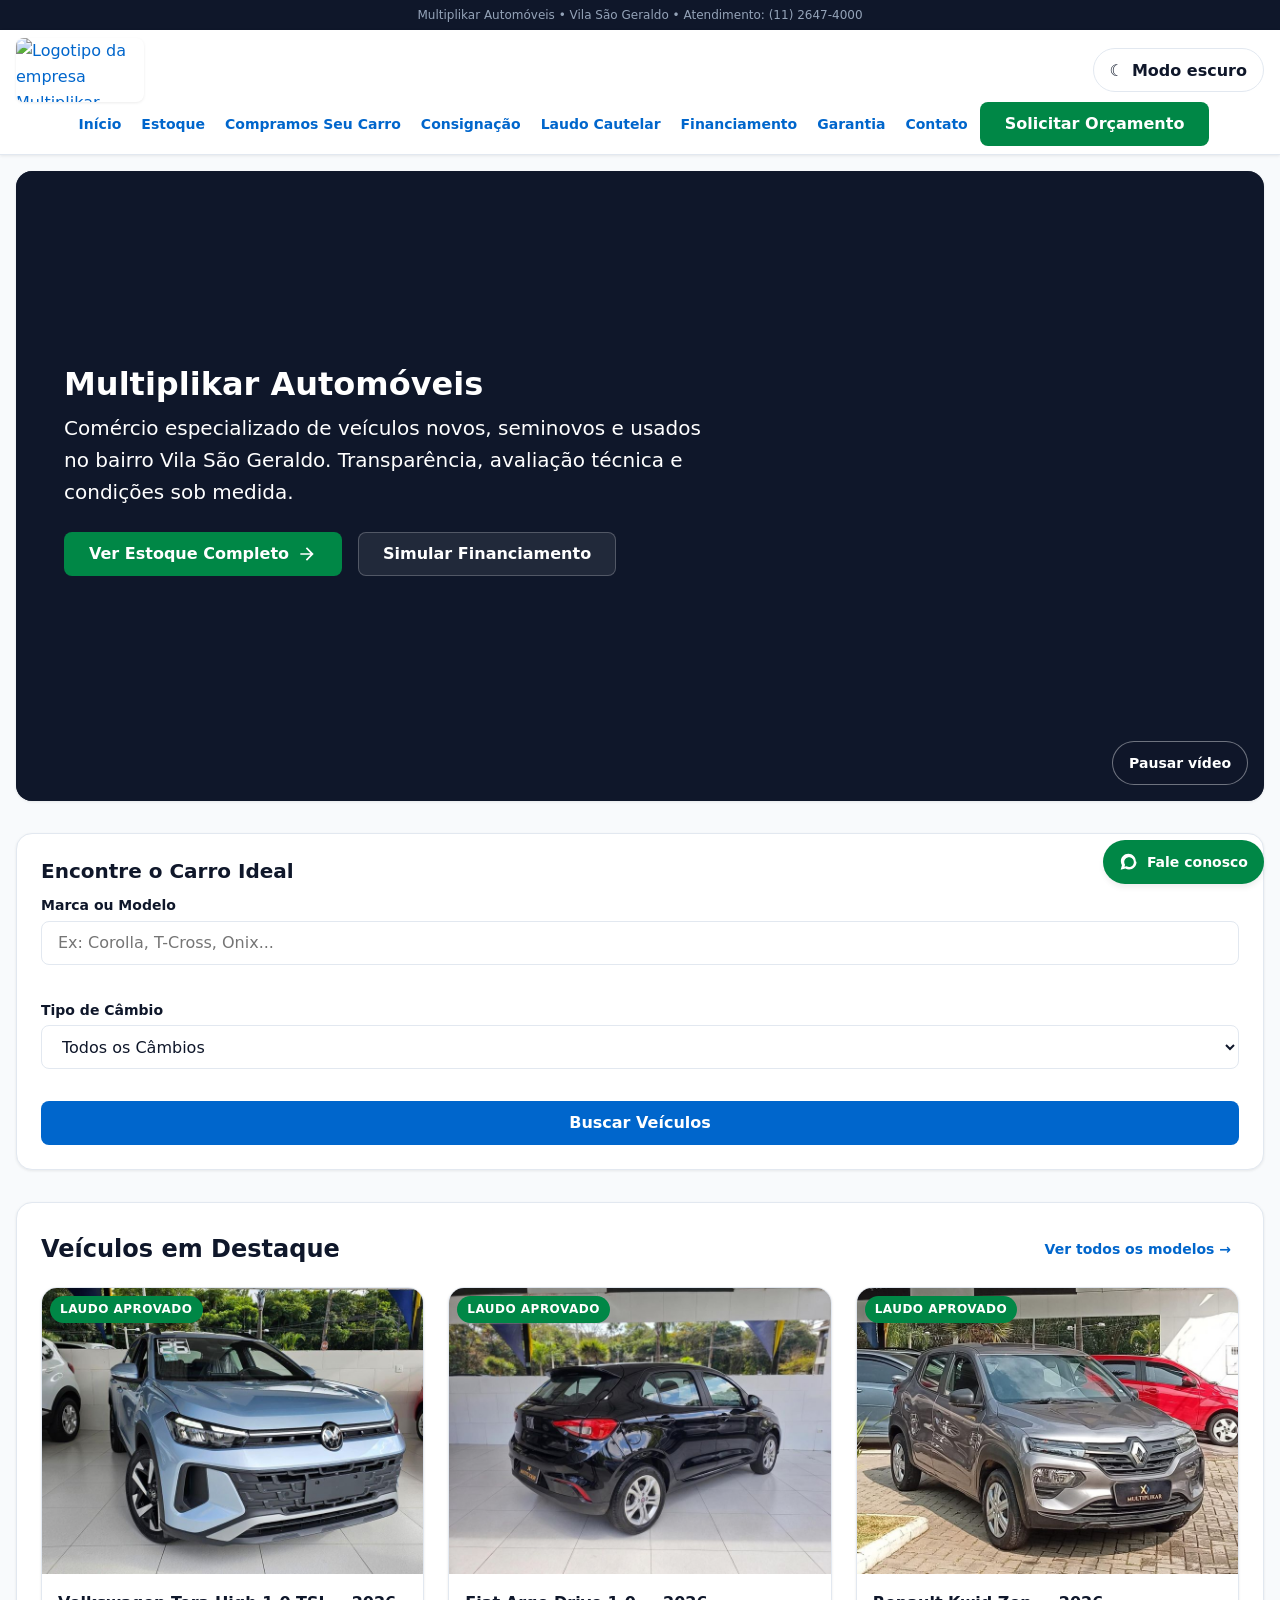
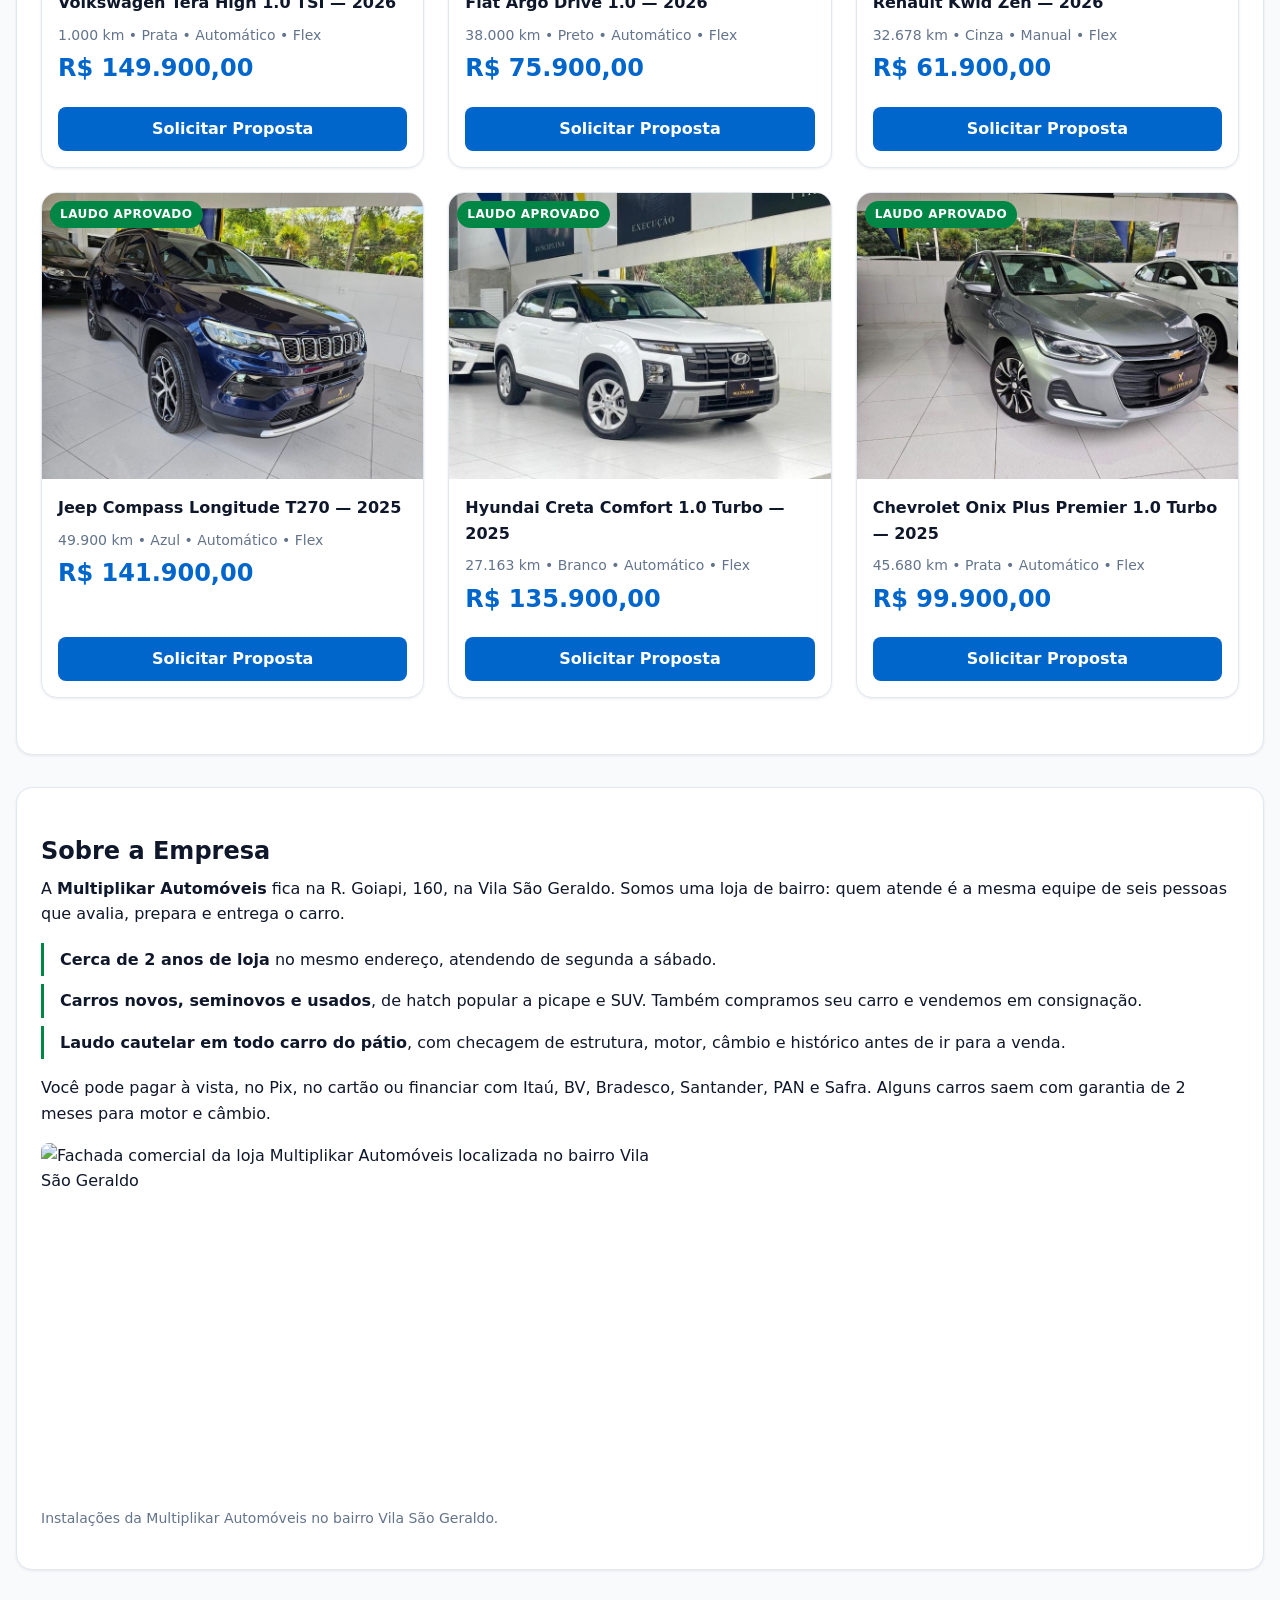
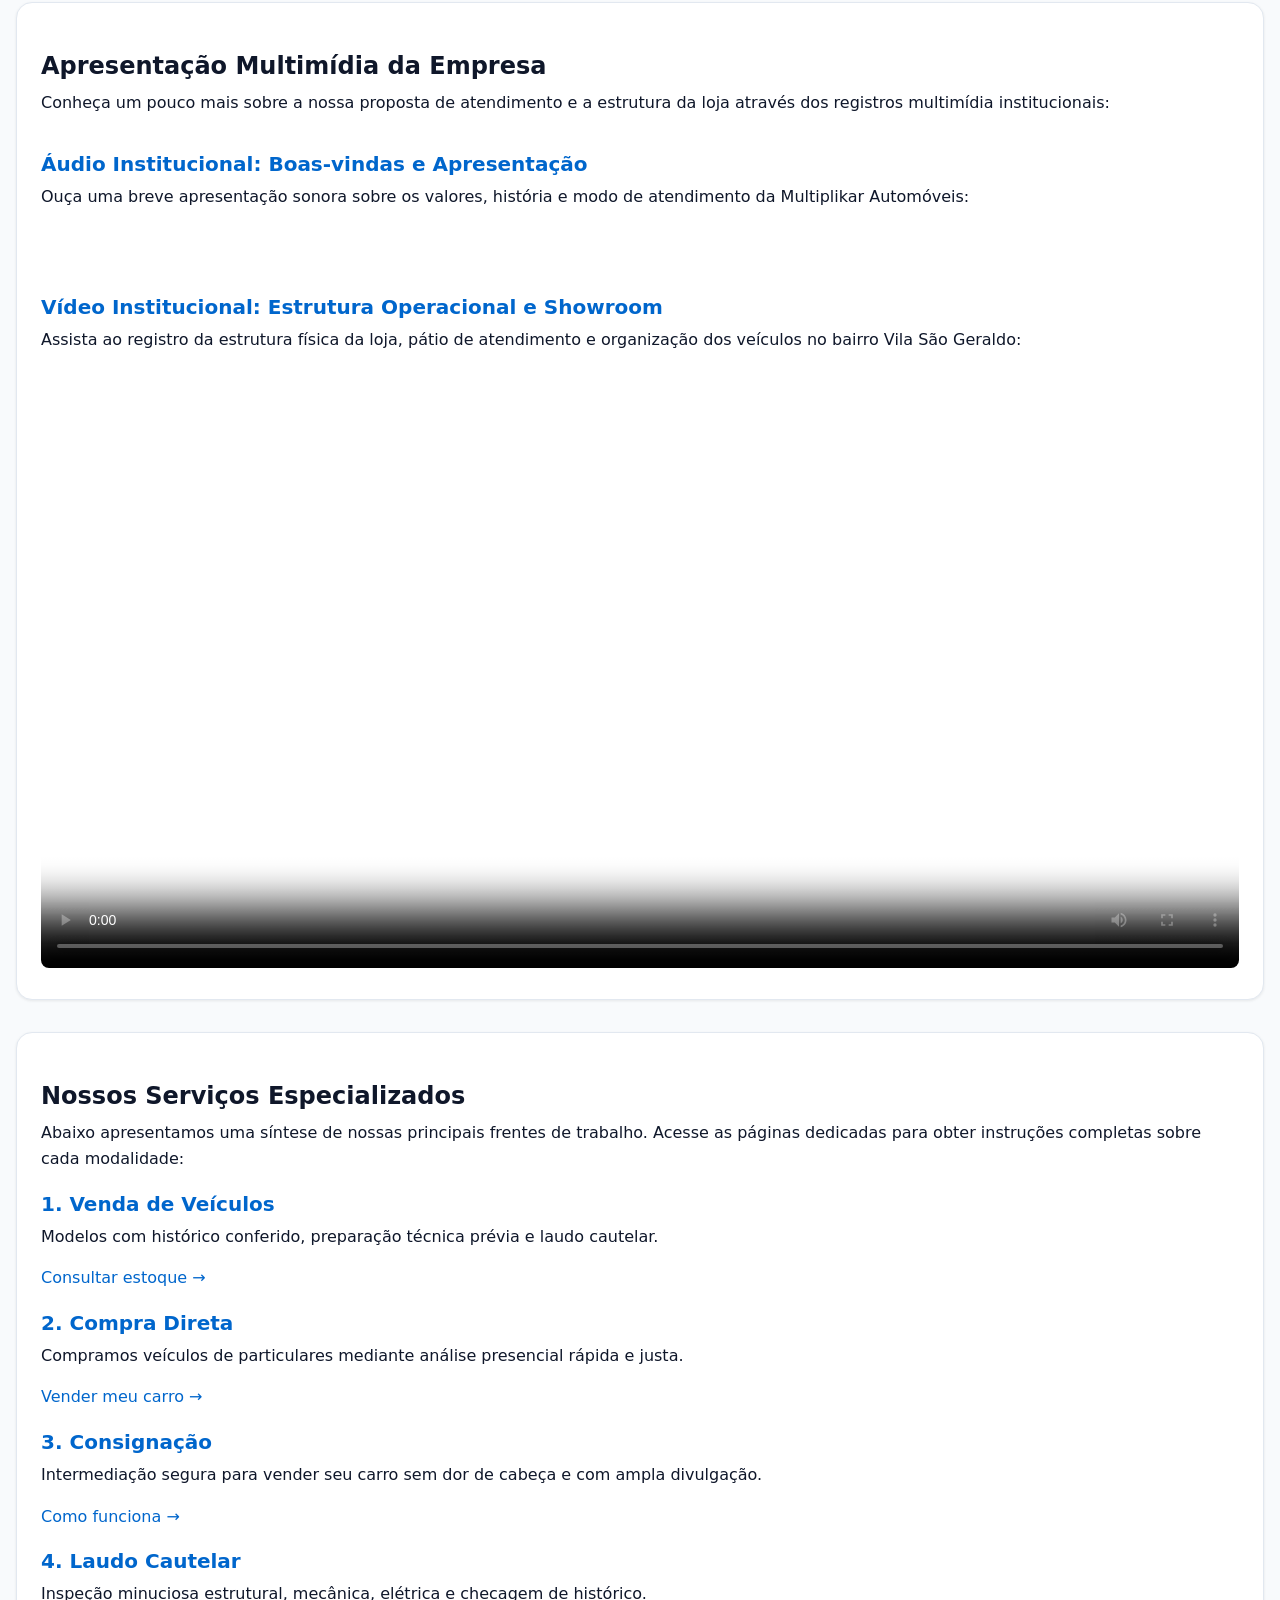
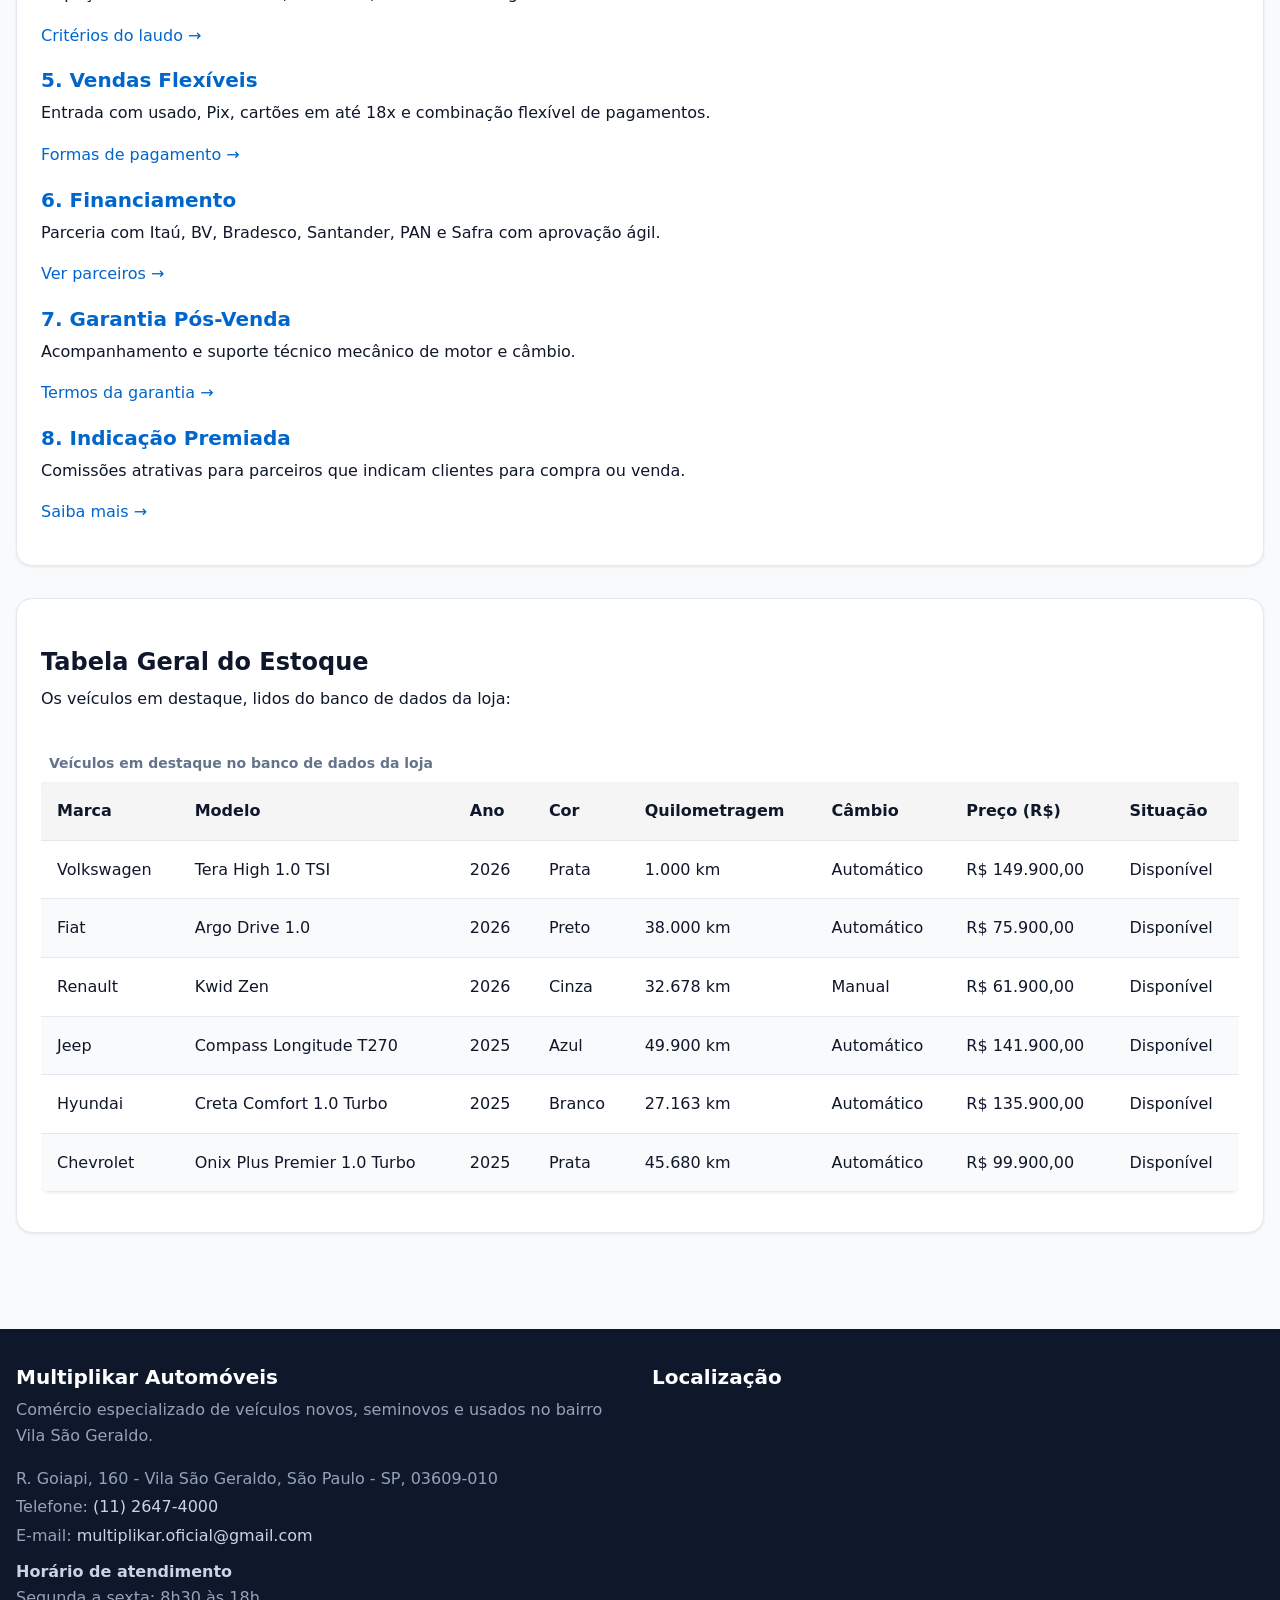
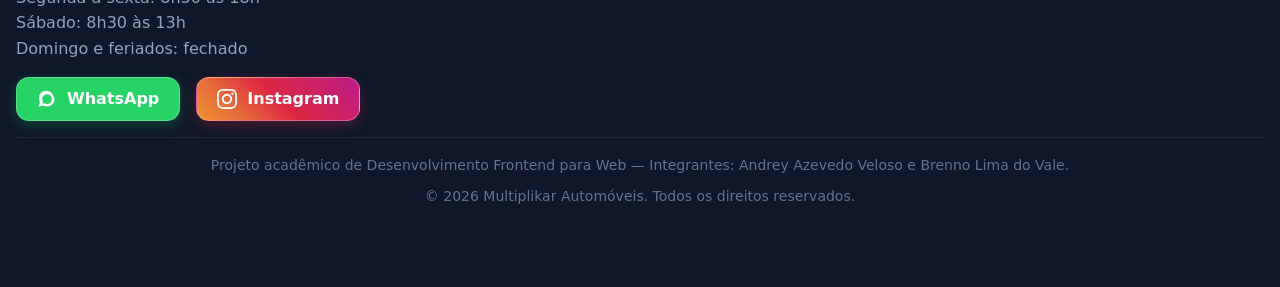
==== index.html @ 4855dfc5 "Conclui Entrega 2 com interface responsiva e documentacao" ====
<!DOCTYPE html>
<html lang="pt-BR">
<head>
  <meta charset="UTF-8">
  <meta name="viewport" content="width=device-width, initial-scale=1.0">
  <title>Multiplikar Automóveis — Veículos Novos, Seminovos e Usados</title>
  <link rel="stylesheet" href="assets/css/design-system.css">
</head>
<body>

  <!-- BARRA DE TOPO INSTITUCIONAL -->
  <div class="cabecalho-barra-topo">
    <span>Multiplikar Automóveis &bull; Vila São Geraldo &bull; Atendimento: (11) 2647-4000</span>
  </div>

  <!-- CABEÇALHO COM NAVEGAÇÃO STICKY E MOBILE-FIRST -->
  <header class="cabecalho-site">
    <div class="cabecalho-conteiner">
      <a href="index.html" class="marca-link">
        <img src="assets/img/logo-loja.jpg" alt="Logotipo da empresa Multiplikar Automóveis" class="marca-logo-img" width="200" height="100">
      </a>

      <button type="button" class="controle-tema" data-controle-tema aria-label="Ativar tema escuro" aria-pressed="false"><span aria-hidden="true">&#9790;</span><span data-rotulo-tema>Modo escuro</span></button>

      <!-- Controle acessível da navegação móvel -->
      <button type="button" class="menu-toggle-label" data-menu-toggle aria-label="Abrir menu principal" aria-expanded="false" aria-controls="menu-principal">
        <svg class="icone-svg" viewBox="0 0 24 24" aria-hidden="true">
          <path d="M3 18h18v-2H3v2zm0-5h18v-2H3v2zm0-7v2h18V6H3z"/>
        </svg>
      </button>

      <!-- Navegação Principal -->
      <nav id="menu-principal" class="navegacao-principal" aria-label="Navegação principal">
        <ul class="lista-nav">
          <li class="item-nav"><a href="index.html" class="link-nav">Início</a></li>
          <li class="item-nav">
            <a href="pages/estoque.html" class="link-nav">Estoque</a>
            <ul class="submenu-nav" aria-label="Submenu Estoque">
              <li><a href="pages/estoque.html" class="link-nav">Todos os Veículos</a></li>
              <li><a href="pages/vendas.html" class="link-nav">Vendas e Pagamentos</a></li>
            </ul>
          </li>
          <li class="item-nav"><a href="pages/compra-veiculos.html" class="link-nav">Compramos Seu Carro</a></li>
          <li class="item-nav"><a href="pages/consignacao.html" class="link-nav">Consignação</a></li>
          <li class="item-nav"><a href="pages/avaliacao.html" class="link-nav">Laudo Cautelar</a></li>
          <li class="item-nav"><a href="pages/financiamento.html" class="link-nav">Financiamento</a></li>
          <li class="item-nav"><a href="pages/garantia.html" class="link-nav">Garantia</a></li>
          <li class="item-nav"><a href="pages/contato.html" class="link-nav">Contato</a></li>
          <li class="item-nav">
            <a href="pages/orcamento.html" class="btn btn-destaque">Solicitar Orçamento</a>
          </li>
        </ul>
      </nav>
    </div>
  </header>

  <main class="conteiner-principal">

    <!-- SEÇÃO HERO COM VÍDEO DE FUNDO DA LOJA E CAMADA ESCURA (::after) -->
    <section class="secao-hero" aria-labelledby="titulo-hero">
      <video class="hero-video" id="hero-video" autoplay muted loop playsinline preload="metadata" poster="assets/img/fachada-loja.jpg" aria-hidden="true">
        <source src="assets/video/hero-loja.mp4" type="video/mp4">
      </video>
      <div class="hero-conteudo">
        <h1 id="titulo-hero" class="hero-titulo">Multiplikar Automóveis</h1>
        <p class="hero-subtitulo">Comércio especializado de veículos novos, seminovos e usados no bairro Vila São Geraldo. Transparência, avaliação técnica e condições sob medida.</p>
        <div class="hero-acoes">
          <a href="pages/estoque.html" class="btn btn-destaque">
            <span>Ver Estoque Completo</span>
            <svg class="icone-svg" viewBox="0 0 24 24" aria-hidden="true">
              <path d="M12 4l-1.41 1.41L16.17 11H4v2h12.17l-5.58 5.59L12 20l8-8z"/>
            </svg>
          </a>
          <a href="pages/orcamento.html" class="btn btn-secundario">
            <span>Simular Financiamento</span>
          </a>
        </div>
      </div>
      <button type="button" class="hero-pausa" id="hero-pausa" aria-label="Pausar vídeo de fundo">Pausar vídeo</button>
    </section>

    <!-- FORMULÁRIO RÁPIDO DE BUSCA DE VEÍCULOS -->
    <section class="secao-conteudo" aria-labelledby="titulo-busca">
      <h2 id="titulo-busca" class="titulo-busca">Encontre o Carro Ideal</h2>
      <form action="pages/estoque.html" method="get">
        <div class="busca-grid">
          <div class="grupo-campo">
            <label for="busca-modelo" class="rotulo-campo">Marca ou Modelo</label>
            <input type="text" id="busca-modelo" name="q" class="campo-entrada" placeholder="Ex: Corolla, T-Cross, Onix...">
          </div>
          <div class="grupo-campo">
            <label for="busca-cambio" class="rotulo-campo">Tipo de Câmbio</label>
            <select id="busca-cambio" name="cambio" class="campo-entrada">
              <option value="">Todos os Câmbios</option>
              <option value="automatico">Automático</option>
              <option value="manual">Manual</option>
            </select>
          </div>
          <div class="grupo-campo">
            <button type="submit" class="btn btn-primario btn-largo">
              Buscar Veículos
            </button>
          </div>
        </div>
      </form>
    </section>

    <!-- VITRINE DE VEÍCULOS EM GRADE RESPONSIVA (1 COLUNA MOBILE, 2 TABLET, 3 DESKTOP) -->
    <section aria-labelledby="titulo-vitrine">
      <div class="vitrine-topo">
        <h2 id="titulo-vitrine" class="vitrine-titulo">Veículos em Destaque</h2>
        <a href="pages/estoque.html" class="link-nav vitrine-link">Ver todos os modelos &rarr;</a>
      </div>

      <div class="grade-veiculos">
        <!-- BANCO:destaques -->
        <article class="card-veiculo">
          <div class="card-midia">
            <img src="assets/img/estoque/volkswagen-tera-high-1-0-tsi-2026.jpg" alt="Volkswagen Tera High 1.0 TSI 2026 cor prata" class="card-foto" width="800" height="600" loading="lazy">
            <span class="selo-card">Laudo Aprovado</span>
          </div>
          <div class="card-corpo">
            <h3 class="card-titulo">Volkswagen Tera High 1.0 TSI — 2026</h3>
            <p class="card-detalhes">1.000 km &bull; Prata &bull; Automático &bull; Flex</p>
            <p class="card-preco">R$ 149.900,00</p>
            <a href="pages/orcamento.html" class="btn btn-primario card-acao">Solicitar Proposta</a>
          </div>
        </article>

        <article class="card-veiculo">
          <div class="card-midia">
            <img src="assets/img/estoque/fiat-argo-drive-1-0-2026.jpg" alt="Fiat Argo Drive 1.0 2026 cor preto" class="card-foto" width="800" height="600" loading="lazy">
            <span class="selo-card">Laudo Aprovado</span>
          </div>
          <div class="card-corpo">
            <h3 class="card-titulo">Fiat Argo Drive 1.0 — 2026</h3>
            <p class="card-detalhes">38.000 km &bull; Preto &bull; Automático &bull; Flex</p>
            <p class="card-preco">R$ 75.900,00</p>
            <a href="pages/orcamento.html" class="btn btn-primario card-acao">Solicitar Proposta</a>
          </div>
        </article>

        <article class="card-veiculo">
          <div class="card-midia">
            <img src="assets/img/estoque/renault-kwid-zen-2026.jpg" alt="Renault Kwid Zen 2026 cor cinza" class="card-foto" width="800" height="600" loading="lazy">
            <span class="selo-card">Laudo Aprovado</span>
          </div>
          <div class="card-corpo">
            <h3 class="card-titulo">Renault Kwid Zen — 2026</h3>
            <p class="card-detalhes">32.678 km &bull; Cinza &bull; Manual &bull; Flex</p>
            <p class="card-preco">R$ 61.900,00</p>
            <a href="pages/orcamento.html" class="btn btn-primario card-acao">Solicitar Proposta</a>
          </div>
        </article>

        <article class="card-veiculo">
          <div class="card-midia">
            <img src="assets/img/estoque/jeep-compass-longitude-t270-2025.jpg" alt="Jeep Compass Longitude T270 2025 cor azul" class="card-foto" width="800" height="600" loading="lazy">
            <span class="selo-card">Laudo Aprovado</span>
          </div>
          <div class="card-corpo">
            <h3 class="card-titulo">Jeep Compass Longitude T270 — 2025</h3>
            <p class="card-detalhes">49.900 km &bull; Azul &bull; Automático &bull; Flex</p>
            <p class="card-preco">R$ 141.900,00</p>
            <a href="pages/orcamento.html" class="btn btn-primario card-acao">Solicitar Proposta</a>
          </div>
        </article>

        <article class="card-veiculo">
          <div class="card-midia">
            <img src="assets/img/estoque/hyundai-creta-comfort-1-0-turbo-2025.jpg" alt="Hyundai Creta Comfort 1.0 Turbo 2025 cor branco" class="card-foto" width="800" height="600" loading="lazy">
            <span class="selo-card">Laudo Aprovado</span>
          </div>
          <div class="card-corpo">
            <h3 class="card-titulo">Hyundai Creta Comfort 1.0 Turbo — 2025</h3>
            <p class="card-detalhes">27.163 km &bull; Branco &bull; Automático &bull; Flex</p>
            <p class="card-preco">R$ 135.900,00</p>
            <a href="pages/orcamento.html" class="btn btn-primario card-acao">Solicitar Proposta</a>
          </div>
        </article>

        <article class="card-veiculo">
          <div class="card-midia">
            <img src="assets/img/estoque/chevrolet-onix-plus-premier-1-0-turbo-2025.jpg" alt="Chevrolet Onix Plus Premier 1.0 Turbo 2025 cor prata" class="card-foto" width="800" height="600" loading="lazy">
            <span class="selo-card">Laudo Aprovado</span>
          </div>
          <div class="card-corpo">
            <h3 class="card-titulo">Chevrolet Onix Plus Premier 1.0 Turbo — 2025</h3>
            <p class="card-detalhes">45.680 km &bull; Prata &bull; Automático &bull; Flex</p>
            <p class="card-preco">R$ 99.900,00</p>
            <a href="pages/orcamento.html" class="btn btn-primario card-acao">Solicitar Proposta</a>
          </div>
        </article>
        <!-- /BANCO:destaques -->
      </div>
    </section>

    <!-- SEÇÃO SOBRE A EMPRESA COM IMAGEM DA FACHADA -->
    <section class="secao-conteudo" aria-labelledby="titulo-sobre">
      <h2 id="titulo-sobre">Sobre a Empresa</h2>
      <p>A <strong>Multiplikar Automóveis</strong> fica na R. Goiapi, 160, na Vila São Geraldo. Somos uma loja de bairro: quem atende é a mesma equipe de seis pessoas que avalia, prepara e entrega o carro.</p>
      <ul class="sobre-fatos">
        <li><strong>Cerca de 2 anos de loja</strong> no mesmo endereço, atendendo de segunda a sábado.</li>
        <li><strong>Carros novos, seminovos e usados</strong>, de hatch popular a picape e SUV. Também compramos seu carro e vendemos em consignação.</li>
        <li><strong>Laudo cautelar em todo carro do pátio</strong>, com checagem de estrutura, motor, câmbio e histórico antes de ir para a venda.</li>
      </ul>
      <p>Você pode pagar à vista, no Pix, no cartão ou financiar com Itaú, BV, Bradesco, Santander, PAN e Safra. Alguns carros saem com garantia de 2 meses para motor e câmbio.</p>

      <figure>
        <img src="assets/img/fachada-loja.jpg" alt="Fachada comercial da loja Multiplikar Automóveis localizada no bairro Vila São Geraldo" width="640" height="360" class="foto-fachada">
        <figcaption>
          Instalações da Multiplikar Automóveis no bairro Vila São Geraldo.
        </figcaption>
      </figure>
    </section>

    <!-- SEÇÃO MULTIMÍDIA RESPONSIVA -->
    <section class="secao-conteudo" aria-labelledby="titulo-multimidia">
      <h2 id="titulo-multimidia">Apresentação Multimídia da Empresa</h2>
      <p>Conheça um pouco mais sobre a nossa proposta de atendimento e a estrutura da loja através dos registros multimídia institucionais:</p>

      <div class="grid-midia">
        <article class="card-servico">
          <h3>Áudio Institucional: Boas-vindas e Apresentação</h3>
          <p>Ouça uma breve apresentação sonora sobre os valores, história e modo de atendimento da Multiplikar Automóveis:</p>
          <audio controls class="midia-largura-total">
            <source src="assets/audio/multiplikar.mp3" type="audio/mpeg">
            Seu navegador não suporta a reprodução deste arquivo de áudio.
          </audio>
        </article>

        <article class="card-servico">
          <h3>Vídeo Institucional: Estrutura Operacional e Showroom</h3>
          <p>Assista ao registro da estrutura física da loja, pátio de atendimento e organização dos veículos no bairro Vila São Geraldo:</p>
          <video controls width="640" height="360" preload="metadata" poster="assets/img/fachada-loja.jpg" class="midia-largura-total">
            <source src="assets/video/hero-loja.mp4" type="video/mp4">
            Seu navegador não suporta a exibição deste arquivo de vídeo.
          </video>
        </article>
      </div>
    </section>

    <!-- RESUMO DOS PRINCIPAIS SERVIÇOS EM GRADE MODULAR -->
    <section class="secao-conteudo" aria-labelledby="titulo-servicos">
      <h2 id="titulo-servicos">Nossos Serviços Especializados</h2>
      <p>Abaixo apresentamos uma síntese de nossas principais frentes de trabalho. Acesse as páginas dedicadas para obter instruções completas sobre cada modalidade:</p>

      <div class="grade-servicos">
        <article class="card-servico">
          <h3>1. Venda de Veículos</h3>
          <p>Modelos com histórico conferido, preparação técnica prévia e laudo cautelar.</p>
          <p class="card-servico-link"><a href="pages/estoque.html">Consultar estoque &rarr;</a></p>
        </article>

        <article class="card-servico">
          <h3>2. Compra Direta</h3>
          <p>Compramos veículos de particulares mediante análise presencial rápida e justa.</p>
          <p class="card-servico-link"><a href="pages/compra-veiculos.html">Vender meu carro &rarr;</a></p>
        </article>

        <article class="card-servico">
          <h3>3. Consignação</h3>
          <p>Intermediação segura para vender seu carro sem dor de cabeça e com ampla divulgação.</p>
          <p class="card-servico-link"><a href="pages/consignacao.html">Como funciona &rarr;</a></p>
        </article>

        <article class="card-servico">
          <h3>4. Laudo Cautelar</h3>
          <p>Inspeção minuciosa estrutural, mecânica, elétrica e checagem de histórico.</p>
          <p class="card-servico-link"><a href="pages/avaliacao.html">Critérios do laudo &rarr;</a></p>
        </article>

        <article class="card-servico">
          <h3>5. Vendas Flexíveis</h3>
          <p>Entrada com usado, Pix, cartões em até 18x e combinação flexível de pagamentos.</p>
          <p class="card-servico-link"><a href="pages/vendas.html">Formas de pagamento &rarr;</a></p>
        </article>

        <article class="card-servico">
          <h3>6. Financiamento</h3>
          <p>Parceria com Itaú, BV, Bradesco, Santander, PAN e Safra com aprovação ágil.</p>
          <p class="card-servico-link"><a href="pages/financiamento.html">Ver parceiros &rarr;</a></p>
        </article>

        <article class="card-servico">
          <h3>7. Garantia Pós-Venda</h3>
          <p>Acompanhamento e suporte técnico mecânico de motor e câmbio.</p>
          <p class="card-servico-link"><a href="pages/garantia.html">Termos da garantia &rarr;</a></p>
        </article>

        <article class="card-servico">
          <h3>8. Indicação Premiada</h3>
          <p>Comissões atrativas para parceiros que indicam clientes para compra ou venda.</p>
          <p class="card-servico-link"><a href="pages/contato.html">Saiba mais &rarr;</a></p>
        </article>
      </div>
    </section>

    <!-- TABELA COMPARATIVA DE ESTOQUE DEMONSTRATIVO -->
    <section class="secao-conteudo" aria-labelledby="titulo-tabela">
      <h2 id="titulo-tabela">Tabela Geral do Estoque</h2>
      <p>Os veículos em destaque, lidos do banco de dados da loja:</p>

      <div class="tabela-rolagem">
        <table>
          <caption>Veículos em destaque no banco de dados da loja</caption>
          <thead>
            <tr>
              <th scope="col">Marca</th>
              <th scope="col">Modelo</th>
              <th scope="col">Ano</th>
              <th scope="col">Cor</th>
              <th scope="col">Quilometragem</th>
              <th scope="col">Câmbio</th>
              <th scope="col">Preço (R$)</th>
              <th scope="col">Situação</th>
            </tr>
          </thead>
          <tbody>
            <!-- BANCO:tabela -->
            <tr><td>Volkswagen</td><td>Tera High 1.0 TSI</td><td>2026</td><td>Prata</td><td>1.000 km</td><td>Automático</td><td>R$ 149.900,00</td><td>Disponível</td></tr>
            <tr><td>Fiat</td><td>Argo Drive 1.0</td><td>2026</td><td>Preto</td><td>38.000 km</td><td>Automático</td><td>R$ 75.900,00</td><td>Disponível</td></tr>
            <tr><td>Renault</td><td>Kwid Zen</td><td>2026</td><td>Cinza</td><td>32.678 km</td><td>Manual</td><td>R$ 61.900,00</td><td>Disponível</td></tr>
            <tr><td>Jeep</td><td>Compass Longitude T270</td><td>2025</td><td>Azul</td><td>49.900 km</td><td>Automático</td><td>R$ 141.900,00</td><td>Disponível</td></tr>
            <tr><td>Hyundai</td><td>Creta Comfort 1.0 Turbo</td><td>2025</td><td>Branco</td><td>27.163 km</td><td>Automático</td><td>R$ 135.900,00</td><td>Disponível</td></tr>
            <tr><td>Chevrolet</td><td>Onix Plus Premier 1.0 Turbo</td><td>2025</td><td>Prata</td><td>45.680 km</td><td>Automático</td><td>R$ 99.900,00</td><td>Disponível</td></tr>
            <!-- /BANCO:tabela -->
          </tbody>
        </table>
      </div>
    </section>

  </main>

  <!-- RODAPÉ COMPLETO COM MAPA E CONTATO -->
  <footer class="rodape-site">
    <div class="rodape-conteiner">
      <div class="rodape-coluna">
        <h3 class="rodape-titulo">Multiplikar Automóveis</h3>
        <p>Comércio especializado de veículos novos, seminovos e usados no bairro Vila São Geraldo.</p>
        <address>
          R. Goiapi, 160 - Vila São Geraldo, São Paulo - SP, 03609-010 <br>
          Telefone: <a href="tel:+551126474000">(11) 2647-4000</a> <br>
          E-mail: <a href="mailto:multiplikar.oficial@gmail.com">multiplikar.oficial@gmail.com</a>
        </address>
        <p class="rodape-horario">
          <strong>Horário de atendimento</strong><br>
          Segunda a sexta: 8h30 às 18h<br>
          Sábado: 8h30 às 13h<br>
          Domingo e feriados: fechado
        </p>
        <div class="rodape-redes">
          <a href="https://wa.me/551126474000?text=Ol%C3%A1%2C%20vim%20pelo%20site" target="_blank" rel="noopener noreferrer" class="btn-whatsapp">
            <svg class="icone-svg" viewBox="0 0 24 24" aria-hidden="true">
              <path d="M12.031 6.172c-3.181 0-5.767 2.586-5.768 5.766-.001 1.298.38 2.27 1.019 3.287l-.711 2.598 2.669-.699c.969.54 1.751.815 2.79.815 3.184 0 5.77-2.586 5.77-5.767.001-3.18-2.583-5.765-5.769-5.765zm8.969 5.768c0 4.963-4.032 8.995-8.97 8.995-1.574 0-3.076-.411-4.385-1.127l-5.645 1.478 1.508-5.508c-.808-1.371-1.278-2.969-1.278-4.67 0-4.963 4.032-8.995 8.97-8.995 4.962 0 8.97 4.032 8.97 8.995z"/>
            </svg>
            <span>WhatsApp</span>
          </a>
          <a href="https://www.instagram.com/multiplikar.oficial/" target="_blank" rel="noopener noreferrer" class="btn-instagram">
            <svg class="icone-svg" viewBox="0 0 24 24" aria-hidden="true">
              <path d="M12 2.163c3.204 0 3.584.012 4.85.07 3.252.148 4.771 1.691 4.919 4.919.058 1.265.069 1.645.069 4.849 0 3.205-.012 3.584-.069 4.849-.149 3.225-1.664 4.771-4.919 4.919-1.266.058-1.644.07-4.85.07-3.204 0-3.584-.012-4.849-.07-3.26-.149-4.771-1.699-4.919-4.92-.058-1.265-.07-1.644-.07-4.849 0-3.204.013-3.583.07-4.849.149-3.227 1.664-4.771 4.919-4.919 1.266-.057 1.645-.069 4.849-.069zm0-2.163c-3.259 0-3.667.014-4.947.072-4.358.2-6.78 2.618-6.98 6.98-.059 1.281-.073 1.689-.073 4.948 0 3.259.014 3.668.072 4.948.2 4.358 2.618 6.78 6.98 6.98 1.281.058 1.689.072 4.948.072 3.259 0 3.668-.014 4.948-.072 4.354-.2 6.782-2.618 6.979-6.98.059-1.28.073-1.689.073-4.948 0-3.259-.014-3.667-.072-4.947-.196-4.354-2.617-6.78-6.979-6.98-1.281-.059-1.69-.073-4.949-.073zm0 5.838c-3.403 0-6.162 2.759-6.162 6.162s2.759 6.163 6.162 6.163 6.162-2.759 6.162-6.163c0-3.403-2.759-6.162-6.162-6.162zm0 10.162c-2.209 0-4-1.79-4-4 0-2.209 1.791-4 4-4s4 1.791 4 4c0 2.21-1.791 4-4 4zm6.406-11.845c-.796 0-1.441.645-1.441 1.44s.645 1.44 1.441 1.44c.795 0 1.439-.645 1.439-1.44s-.644-1.44-1.439-1.44z"/>
            </svg>
            <span>Instagram</span>
          </a>
        </div>
      </div>

      <div class="rodape-coluna">
        <h3 class="rodape-titulo">Localização</h3>
        <iframe
          src="https://maps.google.com/maps?q=R.%20Goiapi,%20160%20-%20Vila%20Sao%20Geraldo,%20S%C3%A3o%20Paulo%20-%20SP,%2003609-010&t=&z=16&ie=UTF8&iwloc=&output=embed"
          height="220"
          allowfullscreen=""
          loading="lazy"
          referrerpolicy="no-referrer-when-downgrade"
          title="Mapa de localização da loja Multiplikar Automóveis">
        </iframe>
      </div>
    </div>

    <div class="rodape-base">
      <div class="rodape-creditos">
        <p>Projeto acadêmico de Desenvolvimento Frontend para Web — Integrantes: Andrey Azevedo Veloso e Brenno Lima do Vale.</p>
        <p>&copy; 2026 Multiplikar Automóveis. Todos os direitos reservados.</p>
      </div>
    </div>
  </footer>

  <!-- BOTÃO FIXO DO WHATSAPP -->
  <a href="https://wa.me/551126474000?text=Ol%C3%A1%2C%20vim%20pelo%20site" target="_blank" rel="noopener noreferrer" class="whatsapp-flutuante" aria-label="Fale conosco pelo WhatsApp (abre em nova aba)">
    <svg class="icone-svg" viewBox="0 0 24 24" aria-hidden="true">
      <path d="M12.031 6.172c-3.181 0-5.767 2.586-5.768 5.766-.001 1.298.38 2.27 1.019 3.287l-.711 2.598 2.669-.699c.969.54 1.751.815 2.79.815 3.184 0 5.77-2.586 5.77-5.767.001-3.18-2.583-5.765-5.769-5.765zm8.969 5.768c0 4.963-4.032 8.995-8.97 8.995-1.574 0-3.076-.411-4.385-1.127l-5.645 1.478 1.508-5.508c-.808-1.371-1.278-2.969-1.278-4.67 0-4.963 4.032-8.995 8.97-8.995 4.962 0 8.97 4.032 8.97 8.995z"/>
    </svg>
    <span>Fale conosco</span>
  </a>

  <!-- Botão Pausar/Tocar do vídeo de fundo. Com economia de dados, fica só a foto da fachada -->
  <script>
    (function () {
      var video = document.getElementById('hero-video');
      var botao = document.getElementById('hero-pausa');
      var economia = navigator.connection && navigator.connection.saveData;
      if (economia || window.matchMedia('(prefers-reduced-motion: reduce)').matches) {
        video.pause();
        if (economia) { video.remove(); botao.remove(); }
        return;
      }
      botao.addEventListener('click', function () {
        var pausar = !video.paused;
        pausar ? video.pause() : video.play();
        botao.textContent = pausar ? 'Tocar vídeo' : 'Pausar vídeo';
        botao.setAttribute('aria-label', pausar ? 'Tocar vídeo de fundo' : 'Pausar vídeo de fundo');
      });
    })();
  </script>

  <script src="assets/js/tema.js" defer></script>
  <script src="assets/js/menu.js" defer></script>
</body>
</html>
---- assets/css/design-system.css ----
/* ==========================================================================
   DESIGN SYSTEM MULTIPLIKAR AUTOMÓVEIS
   Referências do setor e decisões visuais documentadas em design-system/sites.md
   HTML e CSS Puro — Sem frameworks externos
   Suporte universal: estiliza classes E elementos semânticos padrão
   ========================================================================== */

/* ==========================================================================
   1. TOKENS DE DESIGN (VARIÁVEIS CSS)
   ========================================================================== */
:root {
  /* Cores da Marca em HEX (Inspiradas na identidade visual da MultipliKAR) */
  --cor-primaria: #0066cc; /* Azul automotivo confiável e de alto contraste */
  --cor-primaria-hover: #004c99; /* Azul escurecido para feedback interativo */
  --cor-secundaria: #0f172a; /* Azul escuro petróleo corporativo para cabeçalhos e textos */
  --cor-destaque: #008746; /* Verde esmeralda presente no ícone X da MultipliKAR */
  --cor-destaque-hover: #008746; /* Verde escurecido para interações secundárias */
  --cor-alerta: #e22446; /* Vermelho esportivo para badges de urgência e FIPE */
  --cor-sucesso: #16a34a; /* Verde aprovação para laudos e garantias */

  /* Cores da Marca em HSL */
  --cor-primaria-hsl: hsl(210, 100%, 40%);
  --cor-primaria-hover-hsl: hsl(210, 100%, 30%);
  --cor-secundaria-hsl: hsl(222, 47%, 11%);
  --cor-destaque-hsl: hsl(152, 100%, 33%);
  --cor-alerta-hsl: hsl(349, 78%, 51%);

  /* Superfícies e Fundos */
  --cor-fundo: #f8fafc; /* Cinza gelo suave de descanso visual */
  color-scheme: light;
  --cor-card: #ffffff; /* Branco puro de superfície de cartões */
  --cor-borda: #e2e8f0; /* Cinza claro para contornos e divisores */
  --cor-borda-foco: #0066cc; /* Azul nítido de foco por teclado */

  /* Textos e Tipografia */
  --cor-texto: #0f172a; /* Contraste de 14.5:1 sobre fundo branco (WCAG AAA) */
  --cor-texto-mutado: #64748b; /* Cinza ardósia para dados técnicos (contraste 4.6:1) */
  --cor-texto-claro: #ffffff; /* Texto branco puro para fundos saturados */

  /* Tipografia em rem (Base 1rem = 16px) */
  --fonte-padrao: system-ui, -apple-system, BlinkMacSystemFont, "Segoe UI", Roboto, "Helvetica Neue", Arial, sans-serif;
  --tamanho-texto-xs: 0.75rem; /* 12px para legendas e notas */
  --tamanho-texto-s: 0.875rem; /* 14px para especificações de km e ano */
  --tamanho-texto-m: 1rem; /* 16px texto base legível obrigatório em smartphones */
  --tamanho-texto-l: 1.25rem; /* 20px para preços de veículos e títulos de card */
  --tamanho-texto-xl: 1.5rem; /* 24px para cabeçalhos de seções */
  --tamanho-texto-xxl: 2rem; /* 32px para o título principal da página */

  /* Escala de Espaçamento */
  --espaco-xs: 0.25rem; /* 4px */
  --espaco-s: 0.5rem;   /* 8px */
  --espaco-m: 1rem;     /* 16px */
  --espaco-l: 1.5rem;   /* 24px */
  --espaco-xl: 2rem;    /* 32px */
  --espaco-xxl: 3rem;   /* 48px */

  /* Raios de Borda */
  --raio-borda-s: 0.25rem; /* 4px */
  --raio-borda-m: 0.5rem;  /* 8px padrão consagrado da indústria */
  --raio-borda-l: 1rem;    /* 16px para cantos modernos de cartões */
  --raio-borda-pilula: 9999px; /* Formato pílula para selos e botões */

  /* Sombras Projetadas */
  --sombra-s: 0 1px 3px rgba(0, 0, 0, 0.08);
  --sombra-m: 0 4px 6px -1px rgba(0, 0, 0, 0.08);
  --sombra-l: 0 10px 15px -3px rgba(0, 0, 0, 0.12);

  /* Área Mínima de Toque */
  --tamanho-toque-minimo: 2.75rem; /* 44px conforme norma WCAG 2.1 e Apple HIG */
}

/* Bloco de Tema Escuro no Contêiner */
.tema-escuro {
  color-scheme: dark;
  --cor-fundo: #0b1220;
  --cor-primaria: #60a5fa;
  --cor-primaria-hover: #93c5fd;
  --cor-destaque: #34d399;
  --cor-destaque-hover: #6ee7b7;
  --cor-borda-foco: #60a5fa;
  --cor-card: #131b2e;
  --cor-borda: #1e293b;
  --cor-texto: #f8fafc;
  --cor-texto-mutado: #94a3b8;
  --cor-secundaria: #f8fafc;
  --sombra-s: 0 1px 3px rgba(0, 0, 0, 0.5);
  --sombra-m: 0 4px 6px rgba(0, 0, 0, 0.6);
  --sombra-l: 0 10px 15px rgba(0, 0, 0, 0.7);
}

/* ==========================================================================
   2. REGRAS DE BASE E ELEMENTOS SEMÂNTICOS PADRÃO
   ========================================================================== */
*, *::before, *::after {
  box-sizing: border-box; /* Previne estouro horizontal de viewport */
}

html {
  scroll-behavior: smooth; /* Rolagem suave entre âncoras da página */
}

body {
  margin: 0;
  padding: 0;
  font-family: var(--fonte-padrao, sans-serif);
  font-size: var(--tamanho-texto-m, 1rem); /* Base de 16px garantida no mobile */
  line-height: 1.6;
  color: var(--cor-texto, #0f172a);
  background-color: var(--cor-fundo, #f8fafc);
  -webkit-font-smoothing: antialiased;
}

main {
  max-width: 80rem;
  margin: 0 auto;
  padding: var(--espaco-m, 1rem);
  display: block;
}

h1 {
  font-size: var(--tamanho-texto-xxl, 2rem);
  color: var(--cor-secundaria, #0f172a);
  margin-top: var(--espaco-m, 1rem);
  margin-bottom: var(--espaco-s, 0.5rem);
  line-height: 1.25;
}

h2 {
  font-size: var(--tamanho-texto-xl, 1.5rem);
  color: var(--cor-secundaria, #0f172a);
  margin-top: var(--espaco-l, 1.5rem);
  margin-bottom: var(--espaco-s, 0.5rem);
  line-height: 1.3;
}

h3 {
  font-size: var(--tamanho-texto-l, 1.25rem);
  color: var(--cor-primaria, #0066cc);
  margin-top: var(--espaco-m, 1rem);
  margin-bottom: var(--espaco-xs, 0.25rem);
}

p {
  margin-top: 0;
  margin-bottom: var(--espaco-m, 1rem);
}

img {
  max-width: 100%; /* Impede vazamento de imagens e rolagem lateral */
  height: auto;
  display: block;
}

/* Quatro estados de link em ordem estrita (:link, :visited, :hover, :active) */
a:link {
  color: var(--cor-primaria, #0066cc);
  text-decoration: none;
}
a:visited {
  color: var(--cor-primaria, #0066cc);
  text-decoration: none;
}
a:hover {
  color: var(--cor-primaria-hover, #004c99);
  text-decoration: underline;
}
a:active {
  color: var(--cor-destaque, #00a859);
  text-decoration: underline;
}

/* Listas de Conteúdo */
main ul, main ol {
  margin: 0 0 var(--espaco-m, 1rem) 0;
  padding-left: var(--espaco-l, 1.5rem);
}
main li {
  margin-bottom: var(--espaco-xs, 0.25rem);
}

/* Seções e Artigos Semânticos Automáticos */
main > section, main > article {
  background-color: var(--cor-card, #ffffff);
  border: 1px solid var(--cor-borda, #e2e8f0);
  border-radius: var(--raio-borda-l, 1rem);
  padding: var(--espaco-l, 1.5rem);
  margin-bottom: var(--espaco-xl, 2rem);
  box-shadow: var(--sombra-s, 0 1px 3px rgba(0,0,0,0.08));
}

main > section > article {
  background-color: var(--cor-fundo, #f8fafc);
  border: 1px solid var(--cor-borda, #e2e8f0);
  border-radius: var(--raio-borda-m, 0.5rem);
  padding: var(--espaco-m, 1rem);
  margin-bottom: var(--espaco-m, 1rem);
}

/* Lista de Definição (dl, dt, dd) */
dl {
  display: grid;
  grid-template-columns: 1fr;
  gap: var(--espaco-s, 0.5rem);
  margin: var(--espaco-m, 1rem) 0;
}
@media screen and (min-width: 768px) {
  dl {
    grid-template-columns: max-content 1fr;
    align-items: baseline;
    gap: var(--espaco-s, 0.5rem) var(--espaco-m, 1rem);
  }
}
dt {
  font-weight: 700;
  color: var(--cor-texto, #0f172a);
}
dd {
  margin: 0;
  color: var(--cor-texto-mutado, #64748b);
}

/* Figuras e Legendas */
figure {
  margin: var(--espaco-m, 1rem) 0;
}
figcaption {
  font-size: var(--tamanho-texto-s, 0.875rem);
  color: var(--cor-texto-mutado, #64748b);
  margin-top: var(--espaco-xs, 0.25rem);
}

/* Tabelas Estilizadas */
table {
  width: 100%;
  border-collapse: collapse;
  margin: var(--espaco-m, 1rem) 0;
  background-color: var(--cor-card, #ffffff);
  border-radius: var(--raio-borda-m, 0.5rem);
  overflow: hidden;
  box-shadow: var(--sombra-s, 0 1px 3px rgba(0,0,0,0.08));
}
caption {
  font-size: var(--tamanho-texto-s, 0.875rem);
  font-weight: 600;
  color: var(--cor-texto-mutado, #64748b);
  padding: var(--espaco-s, 0.5rem);
  text-align: left;
}
th, td {
  padding: var(--espaco-m, 1rem);
  text-align: left;
  border-bottom: 1px solid var(--cor-borda, #e2e8f0);
}
th {
  background-color: rgba(15, 23, 42, 0.04);
  font-weight: 600;
  color: var(--cor-texto, #0f172a);
}
/* Tabela com grade completa (substitui o atributo border="1", obsoleto no HTML5) */
.tabela-grade {
  border: 1px solid #808080;
}
.tabela-grade th,
.tabela-grade td {
  border-left: 1px solid #808080;
  border-right: 1px solid #808080;
}
tbody tr:nth-child(even) {
  background-color: var(--cor-fundo, #f8fafc);
}

/* Mídia Responsiva (Áudio, Vídeo e Mapas) */
video, audio, iframe {
  max-width: 100%;
  border-radius: var(--raio-borda-m, 0.5rem);
}
iframe {
  width: 100%; /* largura fluida via CSS: o atributo width do HTML só aceita pixels */
  border: 0;
}

/* ==========================================================================
   3. FORMULÁRIOS E CAMPOS
   ========================================================================== */
fieldset {
  border: 1px solid var(--cor-borda, #e2e8f0);
  border-radius: var(--raio-borda-m, 0.5rem);
  padding: var(--espaco-l, 1.5rem);
  margin-bottom: var(--espaco-l, 1.5rem);
  background-color: var(--cor-card, #ffffff);
}
legend {
  font-weight: 700;
  font-size: var(--tamanho-texto-m, 1rem);
  padding: 0 var(--espaco-s, 0.5rem);
  color: var(--cor-secundaria, #0f172a);
}
label {
  font-size: var(--tamanho-texto-s, 0.875rem);
  font-weight: 600;
  color: var(--cor-texto, #0f172a);
  display: inline-block;
  margin-bottom: var(--espaco-xs, 0.25rem);
}

input[type="text"],
input[type="email"],
input[type="tel"],
input[type="number"],
input[type="date"],
input[type="password"],
select,
textarea {
  width: 100%;
  min-height: var(--tamanho-toque-minimo, 2.75rem);
  padding: var(--espaco-s, 0.5rem) var(--espaco-m, 1rem);
  font-family: inherit;
  font-size: var(--tamanho-texto-m, 1rem);
  color: var(--cor-texto, #0f172a);
  background-color: var(--cor-card, #ffffff);
  border: 1px solid var(--cor-borda, #e2e8f0);
  border-radius: var(--raio-borda-m, 0.5rem);
  margin-bottom: var(--espaco-m, 1rem);
  display: block;
}
input:focus, select:focus, textarea:focus {
  outline: 2px solid var(--cor-borda-foco, #0066cc);
  outline-offset: 1px;
  border-color: var(--cor-borda-foco, #0066cc);
}

input[type="radio"], input[type="checkbox"] {
  width: 1.25rem;
  height: 1.25rem;
  accent-color: var(--cor-primaria, #0066cc);
  vertical-align: middle;
  margin-right: var(--espaco-xs, 0.25rem);
}

/* ==========================================================================
   4. BOTÕES E COMPONENTES DE AÇÃO
   ========================================================================== */
.btn, button, input[type="submit"], input[type="reset"] {
  display: inline-flex;
  align-items: center;
  justify-content: center;
  gap: var(--espaco-s, 0.5rem);
  min-height: var(--tamanho-toque-minimo, 2.75rem); /* &ge; 44px touch target */
  padding: var(--espaco-s, 0.5rem) var(--espaco-l, 1.5rem);
  font-family: inherit;
  font-size: var(--tamanho-texto-m, 1rem);
  font-weight: 600;
  line-height: 1.25;
  text-align: center;
  border: 1px solid transparent;
  border-radius: var(--raio-borda-m, 0.5rem);
  cursor: pointer;
  text-decoration: none;
  background-color: var(--cor-primaria, #0066cc);
  color: var(--cor-texto-claro, #ffffff);
  transition: transform 0.15s ease, box-shadow 0.15s ease, background-color 0.15s ease;
}

.btn:hover, button:hover, input[type="submit"]:hover {
  background-color: var(--cor-primaria-hover, #004c99);
  transform: translateY(-2px);
  box-shadow: var(--sombra-m, 0 4px 6px -1px rgba(0,0,0,0.08));
  text-decoration: none;
}
.btn:focus, button:focus, input[type="submit"]:focus {
  outline: 3px solid var(--cor-primaria, #0066cc);
  outline-offset: 3px;
}

.btn-primario,
a.btn-primario,
a.btn-primario:link,
a.btn-primario:visited {
  background-color: var(--cor-primaria, #0066cc) !important;
  color: #ffffff !important;
  text-decoration: none !important;
}
.btn-primario:hover,
a.btn-primario:hover,
a.btn-primario:focus,
a.btn-primario:active {
  background-color: var(--cor-primaria-hover, #004c99) !important;
  color: #ffffff !important;
  text-decoration: none !important;
}

.btn-destaque,
a.btn-destaque,
a.btn-destaque:link,
a.btn-destaque:visited {
  background-color: var(--cor-destaque, #00a859) !important;
  color: #ffffff !important;
  text-decoration: none !important;
}
.btn-destaque:hover,
a.btn-destaque:hover,
a.btn-destaque:focus,
a.btn-destaque:active {
  background-color: var(--cor-destaque-hover, #008746) !important;
  color: #ffffff !important;
  transform: translateY(-2px);
  text-decoration: none !important;
}

.btn-secundario,
a.btn-secundario,
a.btn-secundario:link,
a.btn-secundario:visited,
button[type="reset"],
input[type="reset"] {
  background-color: transparent !important;
  color: var(--cor-texto, #0f172a) !important;
  border-color: var(--cor-borda, #e2e8f0) !important;
  text-decoration: none !important;
}
.btn-secundario:hover,
a.btn-secundario:hover,
a.btn-secundario:focus,
a.btn-secundario:active,
button[type="reset"]:hover,
input[type="reset"]:hover {
  background-color: rgba(0, 0, 0, 0.04) !important;
  border-color: var(--cor-texto-mutado, #64748b) !important;
  color: var(--cor-primaria, #0066cc) !important;
  text-decoration: none !important;
}

/* ==========================================================================
   BOTÕES SOCIAIS E ALTO CONTRASTE (INSPIRADOS EM ANDREYVELOSO.COM)
   Raio de 13px, alvos de 44px, contraste AAA e elevações suaves
   ========================================================================== */
.btn-instagram,
a.btn-instagram,
a.btn-instagram:link,
a.btn-instagram:visited {
  display: inline-flex !important;
  align-items: center !important;
  justify-content: center !important;
  gap: 10px !important;
  min-height: 44px !important;
  padding: 0 20px !important;
  border-radius: 13px !important;
  font-family: inherit !important;
  font-size: var(--tamanho-texto-m, 1rem) !important;
  font-weight: 700 !important;
  line-height: 1.25 !important;
  text-decoration: none !important;
  color: #ffffff !important;
  background: linear-gradient(45deg, #f09433 0%, #e6683c 25%, #dc2743 50%, #cc2366 75%, #bc1888 100%) !important;
  border: 1px solid rgba(255, 255, 255, 0.28) !important;
  box-shadow: 0 4px 14px rgba(220, 39, 67, 0.3) !important;
  cursor: pointer !important;
  transition: transform 0.2s ease, box-shadow 0.2s ease, filter 0.2s ease !important;
}
.btn-instagram:hover,
a.btn-instagram:hover,
a.btn-instagram:focus,
a.btn-instagram:active {
  color: #ffffff !important;
  transform: translateY(-2px) !important;
  box-shadow: 0 10px 25px rgba(220, 39, 67, 0.5) !important;
  filter: brightness(1.1) !important;
  text-decoration: none !important;
}
.btn-instagram:focus,
a.btn-instagram:focus {
  outline: 3px solid #ff73b5 !important;
  outline-offset: 3px !important;
}

.btn-whatsapp,
a.btn-whatsapp,
a.btn-whatsapp:link,
a.btn-whatsapp:visited {
  display: inline-flex !important;
  align-items: center !important;
  justify-content: center !important;
  gap: 10px !important;
  min-height: 44px !important;
  padding: 0 20px !important;
  border-radius: 13px !important;
  font-family: inherit !important;
  font-size: var(--tamanho-texto-m, 1rem) !important;
  font-weight: 700 !important;
  line-height: 1.25 !important;
  text-decoration: none !important;
  color: #ffffff !important;
  background-color: #25d366 !important;
  border: 1px solid rgba(255, 255, 255, 0.25) !important;
  box-shadow: 0 4px 14px rgba(37, 211, 102, 0.25) !important;
  cursor: pointer !important;
  transition: transform 0.2s ease, box-shadow 0.2s ease, background-color 0.2s ease !important;
}
.btn-whatsapp:hover,
a.btn-whatsapp:hover,
a.btn-whatsapp:focus,
a.btn-whatsapp:active {
  background-color: #1eb956 !important;
  color: #ffffff !important;
  transform: translateY(-2px) !important;
  box-shadow: 0 10px 25px rgba(37, 211, 102, 0.45) !important;
  text-decoration: none !important;
}
.btn-whatsapp:focus,
a.btn-whatsapp:focus {
  outline: 3px solid #25d366 !important;
  outline-offset: 3px !important;
}

/* Botões Secundários em Seções Escuras (como Rodapé / Hero) */
.rodape-site .btn-secundario,
footer .btn-secundario,
.secao-hero .btn-secundario,
.secao-hero a.btn-secundario:link,
.secao-hero a.btn-secundario:visited {
  background: rgba(255, 255, 255, 0.08) !important;
  color: #ffffff !important;
  border: 1px solid rgba(255, 255, 255, 0.22) !important;
}
.rodape-site .btn-secundario:hover,
footer .btn-secundario:hover,
.secao-hero .btn-secundario:hover,
.secao-hero a.btn-secundario:hover {
  background: rgba(255, 255, 255, 0.16) !important;
  border-color: rgba(255, 255, 255, 0.45) !important;
  color: #ffffff !important;
  transform: translateY(-2px) !important;
}

/* ==========================================================================
   5. CABEÇALHO E NAVEGAÇÃO RESPONSIVA
   ========================================================================== */
header {
  position: sticky;
  top: 0;
  z-index: 1000;
  background-color: var(--cor-card, #ffffff);
  border-bottom: 1px solid var(--cor-borda, #e2e8f0);
  box-shadow: var(--sombra-s, 0 1px 3px rgba(0,0,0,0.08));
  padding: var(--espaco-s, 0.5rem) var(--espaco-m, 1rem);
}
header > p {
  margin: 0;
  padding: 0.25rem 0;
  font-size: var(--tamanho-texto-xs, 0.75rem);
  color: var(--cor-texto-mutado, #64748b);
  border-bottom: 1px solid var(--cor-borda, #e2e8f0);
  text-align: center;
}
header nav {
  max-width: 80rem;
  margin: 0 auto;
}
header nav ul {
  list-style: none;
  margin: 0;
  padding: var(--espaco-xs, 0.25rem) 0;
  display: flex;
  flex-wrap: wrap;
  gap: var(--espaco-xs, 0.25rem) var(--espaco-s, 0.5rem);
  align-items: center;
  justify-content: center;
}
header nav li {
  margin: 0;
}
header nav a {
  display: inline-flex;
  align-items: center;
  min-height: var(--tamanho-toque-minimo, 2.75rem);
  padding: var(--espaco-xs, 0.25rem) var(--espaco-s, 0.5rem);
  font-size: var(--tamanho-texto-s, 0.875rem);
  font-weight: 600;
  color: var(--cor-texto, #0f172a);
  border-radius: var(--raio-borda-m, 0.5rem);
  text-decoration: none;
}
header nav a:hover {
  background-color: rgba(0, 0, 0, 0.04);
  color: var(--cor-primaria, #0066cc);
  text-decoration: none;
}
header nav a:focus {
  outline: 2px solid var(--cor-borda-foco, #0066cc);
  outline-offset: -2px;
}

/* Cabeçalho Modular Rico (Usado quando aplicadas as classes completas) */
.cabecalho-site {
  padding: 0;
}
.cabecalho-barra-topo {
  background-color: var(--cor-secundaria, #0f172a);
  color: #94a3b8;
  font-size: var(--tamanho-texto-xs, 0.75rem);
  padding: 0.35rem 1rem;
  text-align: center;
}
.cabecalho-conteiner {
  max-width: 80rem;
  margin: 0 auto;
  padding: var(--espaco-s, 0.5rem) var(--espaco-m, 1rem);
  display: flex;
  align-items: center;
  justify-content: space-between;
  flex-wrap: wrap;
}
.marca-link {
  display: flex;
  align-items: center;
  text-decoration: none;
}
.marca-logo-img {
  height: 4rem;
  width: auto;
  display: block;
  border-radius: var(--raio-borda-m);
  box-shadow: var(--sombra-s);
  transition: transform 0.2s ease, box-shadow 0.2s ease;
}
@media screen and (max-width: 340px) {
  .marca-logo-img {
    height: 3.25rem;
  }
}
.marca-link:hover .marca-logo-img {
  transform: translateY(-2px);
  box-shadow: var(--sombra-m);
}
.controle-tema {
  display: inline-flex;
  align-items: center;
  justify-content: center;
  gap: var(--espaco-s);
  min-height: var(--tamanho-toque-minimo);
  padding: 0 var(--espaco-m);
  border: 1px solid var(--cor-borda);
  border-radius: var(--raio-borda-pilula);
  background: var(--cor-card);
  color: var(--cor-texto);
  font: inherit;
  font-weight: 600;
  cursor: pointer;
}
.controle-tema:hover {
  background: var(--cor-fundo);
}
body.tema-escuro {
  color-scheme: dark;
}
.tema-escuro th {
  background-color: #1e293b;
}
.tema-escuro .link-nav:hover,
.tema-escuro header nav a:hover,
.tema-escuro .btn-secundario:hover {
  background-color: rgba(255, 255, 255, 0.08) !important;
}
.tema-escuro .cabecalho-barra-topo {
  color: #cbd5e1;
}

.menu-toggle-label {
  display: flex;
  align-items: center;
  justify-content: center;
  width: var(--tamanho-toque-minimo, 2.75rem);
  height: var(--tamanho-toque-minimo, 2.75rem);
  border: 1px solid var(--cor-borda, #e2e8f0);
  border-radius: var(--raio-borda-m, 0.5rem);
  cursor: pointer;
  color: var(--cor-texto, #0f172a);
}

.navegacao-principal {
  width: 100%;
  display: none;
  margin-top: var(--espaco-s, 0.5rem);
}
.navegacao-principal.menu-aberto {
  display: block;
}

.lista-nav {
  list-style: none;
  margin: 0;
  padding: 0;
  display: flex;
  flex-flow: column;
  gap: var(--espaco-xs, 0.25rem);
}
.item-nav {
  position: relative;
}
.link-nav {
  display: block;
  min-height: var(--tamanho-toque-minimo, 2.75rem);
  padding: var(--espaco-s, 0.5rem) var(--espaco-m, 1rem);
  line-height: 1.75;
  font-weight: 600;
  font-size: var(--tamanho-texto-s, 0.875rem);
  color: var(--cor-texto, #0f172a);
  border-radius: var(--raio-borda-m, 0.5rem);
  text-decoration: none;
}
.link-nav:hover {
  background-color: rgba(0, 0, 0, 0.04);
  color: var(--cor-primaria, #0066cc);
  text-decoration: none;
}
.link-nav:focus {
  outline: 2px solid var(--cor-borda-foco, #0066cc);
  outline-offset: -2px;
}

.submenu-nav {
  list-style: none;
  margin: 0;
  padding: var(--espaco-s, 0.5rem);
  background-color: var(--cor-card, #ffffff);
  border: 1px solid var(--cor-borda, #e2e8f0);
  border-radius: var(--raio-borda-m, 0.5rem);
  display: none;
}
.item-nav:hover > .submenu-nav,
.item-nav:focus-within > .submenu-nav {
  display: flex;
  flex-direction: column;
}

@media screen and (min-width: 992px) {
  .menu-toggle-label {
    display: none;
  }
  .navegacao-principal {
    display: block !important;
    width: auto;
    margin-top: 0;
  }
  .lista-nav {
    flex-flow: row nowrap;
    align-items: center;
    gap: var(--espaco-xs, 0.25rem);
  }
  .link-nav {
    display: inline-flex;
    align-items: center;
    padding: var(--espaco-xs, 0.25rem) var(--espaco-s, 0.5rem);
  }
  .submenu-nav {
    position: absolute;
    top: 100%;
    left: 0;
    min-width: 14rem;
    box-shadow: var(--sombra-m, 0 4px 6px rgba(0,0,0,0.08));
    z-index: 1100;
  }
}

/* ==========================================================================
   6. CARDS DE VEÍCULOS E GRADES DE LEIAUTE
   ========================================================================== */
.card-veiculo {
  position: relative;
  display: flex;
  flex-direction: column;
  background-color: var(--cor-card, #ffffff);
  border: 1px solid var(--cor-borda, #e2e8f0);
  border-radius: var(--raio-borda-l, 1rem);
  overflow: hidden;
  box-shadow: var(--sombra-s, 0 1px 3px rgba(0,0,0,0.08));
  transition: transform 0.2s ease, box-shadow 0.2s ease;
}
.card-veiculo:hover {
  transform: translateY(-2px);
  box-shadow: var(--sombra-m, 0 4px 6px -1px rgba(0,0,0,0.08));
}
.card-midia {
  position: relative;
  width: 100%;
  aspect-ratio: 4 / 3;
  background-color: #cbd5e1;
  overflow: hidden;
}
.card-foto {
  width: 100%;
  height: 100%;
  object-fit: cover;
}
.selo-card {
  position: absolute;
  top: var(--espaco-s, 0.5rem);
  left: var(--espaco-s, 0.5rem);
  background-color: var(--cor-destaque, #00a859);
  color: var(--cor-texto-claro, #ffffff);
  font-size: var(--tamanho-texto-xs, 0.75rem);
  font-weight: 700;
  padding: 0.25rem 0.625rem;
  border-radius: var(--raio-borda-pilula, 9999px);
  text-transform: uppercase;
  letter-spacing: 0.04em;
  z-index: 2;
}
.selo-alerta {
  background-color: var(--cor-alerta, #e22446);
}
.card-corpo {
  display: flex;
  flex-direction: column;
  flex-grow: 1;
  padding: var(--espaco-m, 1rem);
  gap: var(--espaco-s, 0.5rem);
}
.card-titulo {
  margin: 0;
  font-size: var(--tamanho-texto-m, 1rem);
  font-weight: 700;
  color: var(--cor-texto, #0f172a);
}
.card-detalhes {
  margin: 0;
  font-size: var(--tamanho-texto-s, 0.875rem);
  color: var(--cor-texto-mutado, #64748b);
}
.card-preco {
  font-size: var(--tamanho-texto-xl, 1.5rem);
  font-weight: 700;
  line-height: 1.2;
  color: var(--cor-primaria, #0066cc);
}
.card-acao {
  width: 100%;
  margin-top: auto;
}

.grade-veiculos {
  display: grid;
  grid-template-columns: 1fr;
  gap: var(--espaco-m, 1rem);
  margin-bottom: var(--espaco-xl, 2rem);
}
@media screen and (min-width: 768px) {
  .grade-veiculos {
    grid-template-columns: repeat(2, 1fr);
    gap: var(--espaco-l, 1.5rem);
  }
}
@media screen and (min-width: 1280px) {
  .grade-veiculos {
    grid-template-columns: repeat(3, 1fr);
  }
}

/* ==========================================================================
   7. RODAPÉ RESPONSIVO
   ========================================================================== */
footer {
  background-color: var(--cor-secundaria, #0f172a);
  color: #94a3b8;
  padding: var(--espaco-xl, 2rem) var(--espaco-m, 1rem);
  margin-top: var(--espaco-xxl, 3rem);
}
footer a,
footer a:link,
footer a:visited {
  color: #cbd5e1;
}
footer a:hover {
  color: #ffffff;
}
footer address {
  font-style: normal;
  line-height: 1.8;
}
.rodape-site {
  background-color: var(--cor-secundaria, #0f172a);
  color: #94a3b8;
  padding: var(--espaco-xl, 2rem) var(--espaco-m, 1rem);
  margin-top: var(--espaco-xxl, 3rem);
}
.rodape-conteiner {
  max-width: 80rem;
  margin: 0 auto;
  display: flex;
  flex-direction: column;
  gap: var(--espaco-l, 1.5rem);
}
@media screen and (min-width: 768px) {
  .rodape-conteiner {
    flex-direction: row;
    justify-content: space-between;
  }
}
.rodape-coluna {
  flex: 1;
}
.rodape-creditos {
  border-top: 1px solid #1e293b;
  padding-top: var(--espaco-m, 1rem);
  text-align: center;
  font-size: var(--tamanho-texto-s, 0.875rem);
  color: #64748b;
}

.icone-svg {
  width: 1.25rem;
  height: 1.25rem;
  fill: currentColor;
  display: inline-block;
  vertical-align: middle;
}

/* ==========================================================================
   8. TOPO DA PÁGINA INICIAL COM VÍDEO DE FUNDO
   ========================================================================== */
main > .secao-hero {
  position: relative;
  overflow: hidden;
  display: flex;
  align-items: center;
  min-height: 60vh;
  padding: var(--espaco-xxl, 3rem) var(--espaco-l, 1.5rem);
  padding-bottom: calc(var(--espaco-xxl, 3rem) + var(--espaco-xl, 2rem)); /* espaço para o botão Pausar vídeo */
  border: 0;
  background: var(--cor-secundaria, #0f172a) url("../img/fachada-loja.jpg") center / cover no-repeat;
}
@media screen and (min-width: 768px) {
  main > .secao-hero {
    min-height: 70vh;
    padding: var(--espaco-xxl, 3rem);
    padding-bottom: calc(var(--espaco-xxl, 3rem) + var(--espaco-xl, 2rem));
  }
}
.hero-video {
  position: absolute;
  inset: 0;
  width: 100%;
  height: 100%;
  object-fit: cover;
  border-radius: 0;
  z-index: 0;
}
/* Camada escura para o texto branco ficar legível em qualquer quadro do vídeo */
.secao-hero::after {
  content: "";
  position: absolute;
  inset: 0;
  background: linear-gradient(to right, rgba(15, 23, 42, 0.75), rgba(15, 23, 42, 0.45));
  z-index: 1;
}
.hero-conteudo {
  position: relative;
  z-index: 2;
  max-width: 40rem;
}
.hero-titulo {
  margin-top: 0;
  color: var(--cor-texto-claro, #ffffff);
}
.hero-subtitulo {
  color: var(--cor-texto-claro, #ffffff);
  font-size: var(--tamanho-texto-l, 1.25rem);
  margin-bottom: var(--espaco-l, 1.5rem);
}
.hero-acoes {
  display: flex;
  gap: var(--espaco-m, 1rem);
  flex-wrap: wrap;
}
.secao-hero a:focus-visible {
  outline: 3px solid var(--cor-texto-claro, #ffffff) !important;
  outline-offset: 3px !important;
}
.hero-pausa {
  position: absolute;
  right: var(--espaco-m, 1rem);
  bottom: var(--espaco-m, 1rem);
  z-index: 3;
  padding: var(--espaco-xs, 0.25rem) var(--espaco-m, 1rem);
  font-size: var(--tamanho-texto-s, 0.875rem);
  color: var(--cor-texto-claro, #ffffff);
  background-color: rgba(15, 23, 42, 0.6);
  border: 1px solid rgba(255, 255, 255, 0.4);
  border-radius: var(--raio-borda-pilula, 9999px);
}
.hero-pausa:hover {
  background-color: var(--cor-secundaria, #0f172a);
}
.hero-pausa:focus-visible {
  outline: 3px solid var(--cor-texto-claro, #ffffff);
  outline-offset: 2px;
}
@media (prefers-reduced-motion: reduce) {
  .hero-video,
  .hero-pausa {
    display: none;
  }
}

/* ==========================================================================
   9. CLASSES DA PÁGINA INICIAL (ANTES ESTILOS INLINE)
   ========================================================================== */
.titulo-busca {
  margin-top: 0;
  font-size: var(--tamanho-texto-l, 1.25rem);
}
.busca-grid {
  display: grid;
  grid-template-columns: 1fr;
  gap: var(--espaco-m, 1rem);
}
.btn-largo {
  width: 100%;
}
.vitrine-topo {
  display: flex;
  justify-content: space-between;
  align-items: center;
  margin-bottom: var(--espaco-m, 1rem);
  flex-wrap: wrap;
  gap: var(--espaco-s, 0.5rem);
}
.vitrine-titulo {
  font-size: var(--tamanho-texto-xl, 1.5rem);
  margin: 0;
}
a.vitrine-link:link,
a.vitrine-link:visited {
  color: var(--cor-primaria, #0066cc);
  font-weight: 700;
}
.foto-fachada {
  border-radius: var(--raio-borda-m, 0.5rem);
  max-width: 100%;
}
.sobre-fatos {
  list-style: none;
  padding-left: 0 !important;
}
.sobre-fatos li {
  border-left: 3px solid var(--cor-destaque, #00a859);
  padding: var(--espaco-xs, 0.25rem) var(--espaco-m, 1rem);
  margin-bottom: var(--espaco-s, 0.5rem);
}
.grid-midia {
  display: grid;
  grid-template-columns: 1fr;
  gap: var(--espaco-l, 1.5rem);
}
.midia-largura-total {
  width: 100%;
  height: auto;
}
.card-servico-link {
  margin-top: auto;
}
.tabela-rolagem {
  overflow-x: auto;
  -webkit-overflow-scrolling: touch;
}
.tabela-rolagem table {
  min-width: 40rem;
}
.selo-tabela {
  position: static;
  display: inline-block;
}

/* ==========================================================================
   10. RODAPÉ (CLASSES COMPARTILHADAS PELAS PÁGINAS)
   ========================================================================== */
.rodape-titulo {
  color: var(--cor-texto-claro, #ffffff);
  margin-top: 0;
}
.rodape-horario {
  margin-top: var(--espaco-s, 0.5rem);
}
.rodape-horario strong {
  color: #cbd5e1;
}
.rodape-redes {
  margin-top: var(--espaco-m, 1rem);
  display: flex;
  gap: var(--espaco-m, 1rem);
  flex-wrap: wrap;
}
.rodape-base {
  max-width: 80rem;
  margin: 0 auto;
  padding-top: var(--espaco-m, 1rem);
  padding-bottom: var(--espaco-xxl, 3rem); /* espaço para o botão fixo do WhatsApp */
}
.rodape-creditos p {
  margin: 0 0 var(--espaco-s, 0.5rem) 0;
}
.rodape-creditos p:last-child {
  margin: 0;
}

/* ==========================================================================
   11. BOTÃO FIXO DO WHATSAPP
   ========================================================================== */
a.whatsapp-flutuante,
a.whatsapp-flutuante:link,
a.whatsapp-flutuante:visited {
  position: fixed;
  right: var(--espaco-m, 1rem);
  bottom: var(--espaco-m, 1rem);
  z-index: 900;
  display: inline-flex;
  align-items: center;
  gap: var(--espaco-s, 0.5rem);
  min-height: var(--tamanho-toque-minimo, 2.75rem);
  padding: var(--espaco-s, 0.5rem) var(--espaco-m, 1rem);
  font-size: var(--tamanho-texto-s, 0.875rem);
  font-weight: 600;
  color: var(--cor-texto-claro, #ffffff);
  background-color: var(--cor-destaque-hover, #008746);
  border-radius: var(--raio-borda-pilula, 9999px);
  box-shadow: var(--sombra-m, 0 4px 6px -1px rgba(0,0,0,0.08));
  text-decoration: none;
  transition: transform 0.15s ease, box-shadow 0.15s ease, background-color 0.15s ease;
}
a.whatsapp-flutuante:hover,
a.whatsapp-flutuante:active {
  color: var(--cor-texto-claro, #ffffff);
  background-color: var(--cor-secundaria, #0f172a);
  transform: translateY(-2px);
  box-shadow: var(--sombra-l, 0 10px 15px -3px rgba(0,0,0,0.12));
  text-decoration: none;
}
a.whatsapp-flutuante:focus-visible {
  outline: 3px solid var(--cor-secundaria, #0f172a);
  outline-offset: 3px;
}

/* ==========================================================================
   12. MENSAGENS DE ERRO DOS FORMULÁRIOS
   Aparecem só depois que a pessoa interage com o campo (:user-invalid)
   ========================================================================== */
.msg-erro {
  display: none;
  margin-top: calc(var(--espaco-s, 0.5rem) * -1);
  font-size: var(--tamanho-texto-s, 0.875rem);
  font-weight: 600;
  color: var(--cor-alerta, #e22446);
}
input:user-invalid,
select:user-invalid,
textarea:user-invalid {
  border-color: var(--cor-alerta, #e22446);
}
input:user-invalid ~ .msg-erro,
select:user-invalid ~ .msg-erro,
textarea:user-invalid ~ .msg-erro {
  display: block;
}
input[type="checkbox"] ~ .msg-erro {
  margin-top: var(--espaco-xs, 0.25rem);
}

/* ==========================================================================
   13. ENVIO DOS FORMULÁRIOS PARA O BANCO DE DADOS
   ========================================================================== */
/* Campo armadilha: invisível para pessoas, robôs de spam costumam preenchê-lo */
.campo-armadilha {
  position: absolute;
  left: -9999px;
  width: 1px;
  height: 1px;
  overflow: hidden;
}
.status-envio:empty {
  display: none;
}
.status-envio {
  padding: var(--espaco-m, 1rem);
  border-radius: var(--raio-borda-m, 0.5rem);
  border-left: 4px solid var(--cor-primaria, #0066cc);
  background-color: var(--cor-fundo, #f8fafc);
  font-weight: 600;
}
.status-envio.sucesso {
  border-left-color: var(--cor-sucesso, #16a34a);
}
.status-envio.erro {
  border-left-color: var(--cor-alerta, #e22446);
}
.nota-campo {
  display: block;
  font-size: var(--tamanho-texto-s, 0.875rem);
  color: var(--cor-texto-mutado, #64748b);
}
[hidden] {
  display: none !important;
}

/* Superfícies escuras fixas preservam a leitura nos dois temas. */
.tema-escuro .cabecalho-barra-topo,
.tema-escuro footer { background-color: #0f172a; }
.tema-escuro .btn-primario,
.tema-escuro a.btn-primario:link,
.tema-escuro a.btn-primario:visited,
.tema-escuro a.btn-primario:hover,
.tema-escuro a.btn-primario:focus,
.tema-escuro a.btn-primario:active,
.tema-escuro .btn-destaque,
.tema-escuro a.btn-destaque:link,
.tema-escuro a.btn-destaque:visited,
.tema-escuro a.btn-destaque:hover,
.tema-escuro a.btn-destaque:focus,
.tema-escuro a.btn-destaque:active,
.tema-escuro .selo-card { color: #0f172a !important; }
.menu-toggle-label {padding:0;background:var(--cor-card);flex-shrink:0}
.menu-toggle-label:hover {background:var(--cor-fundo)}
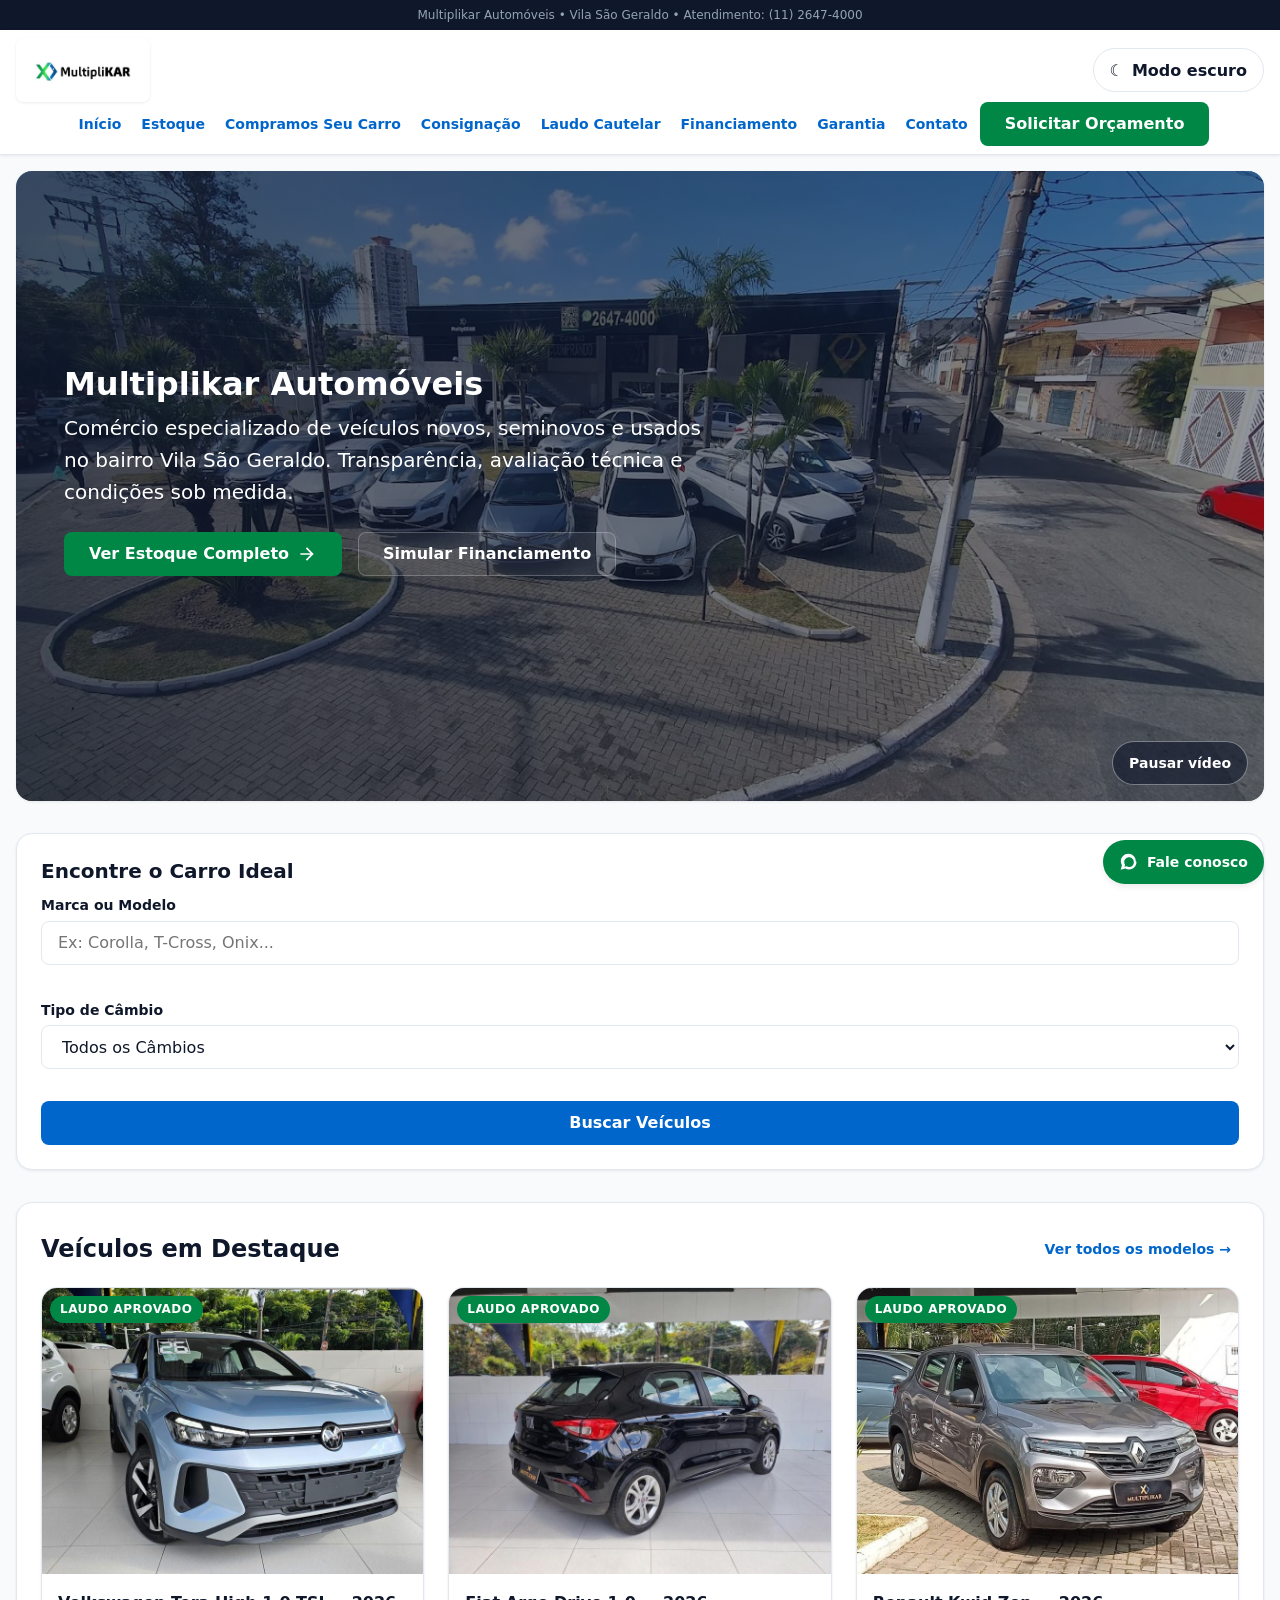
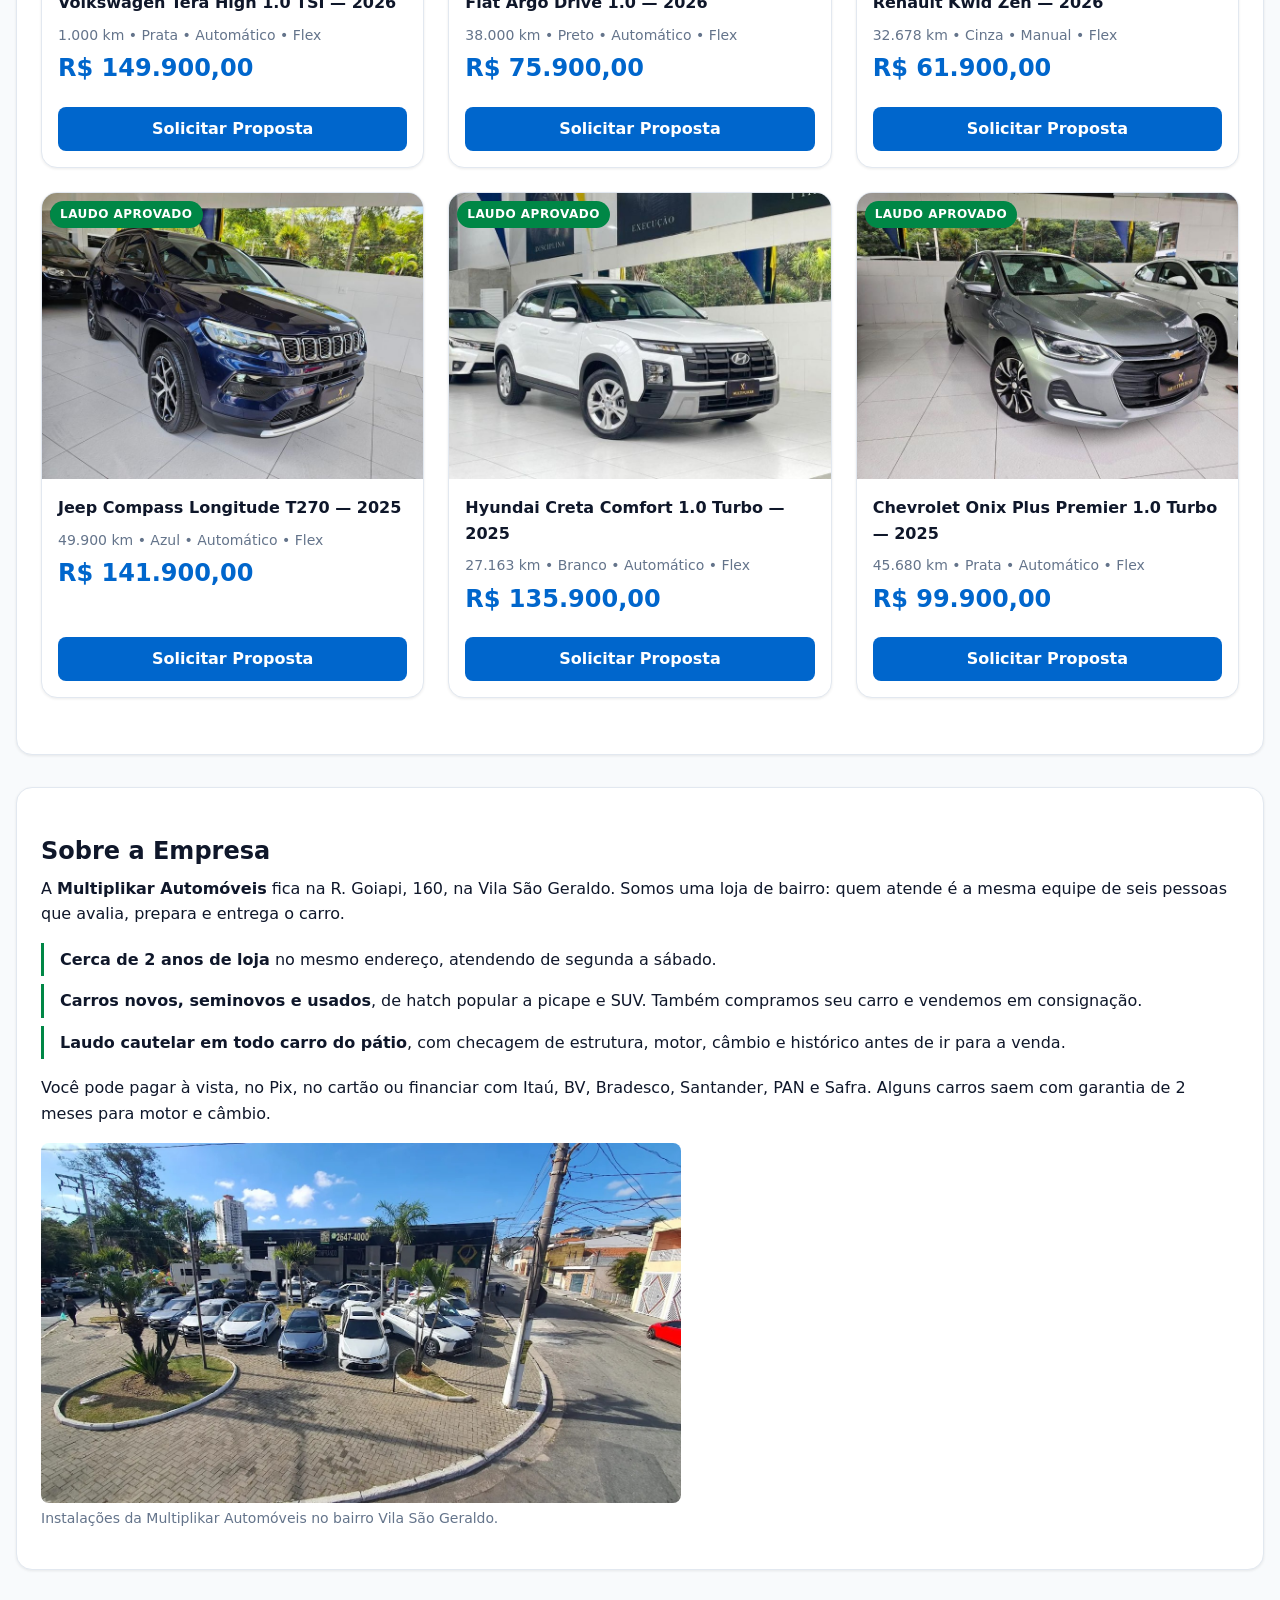
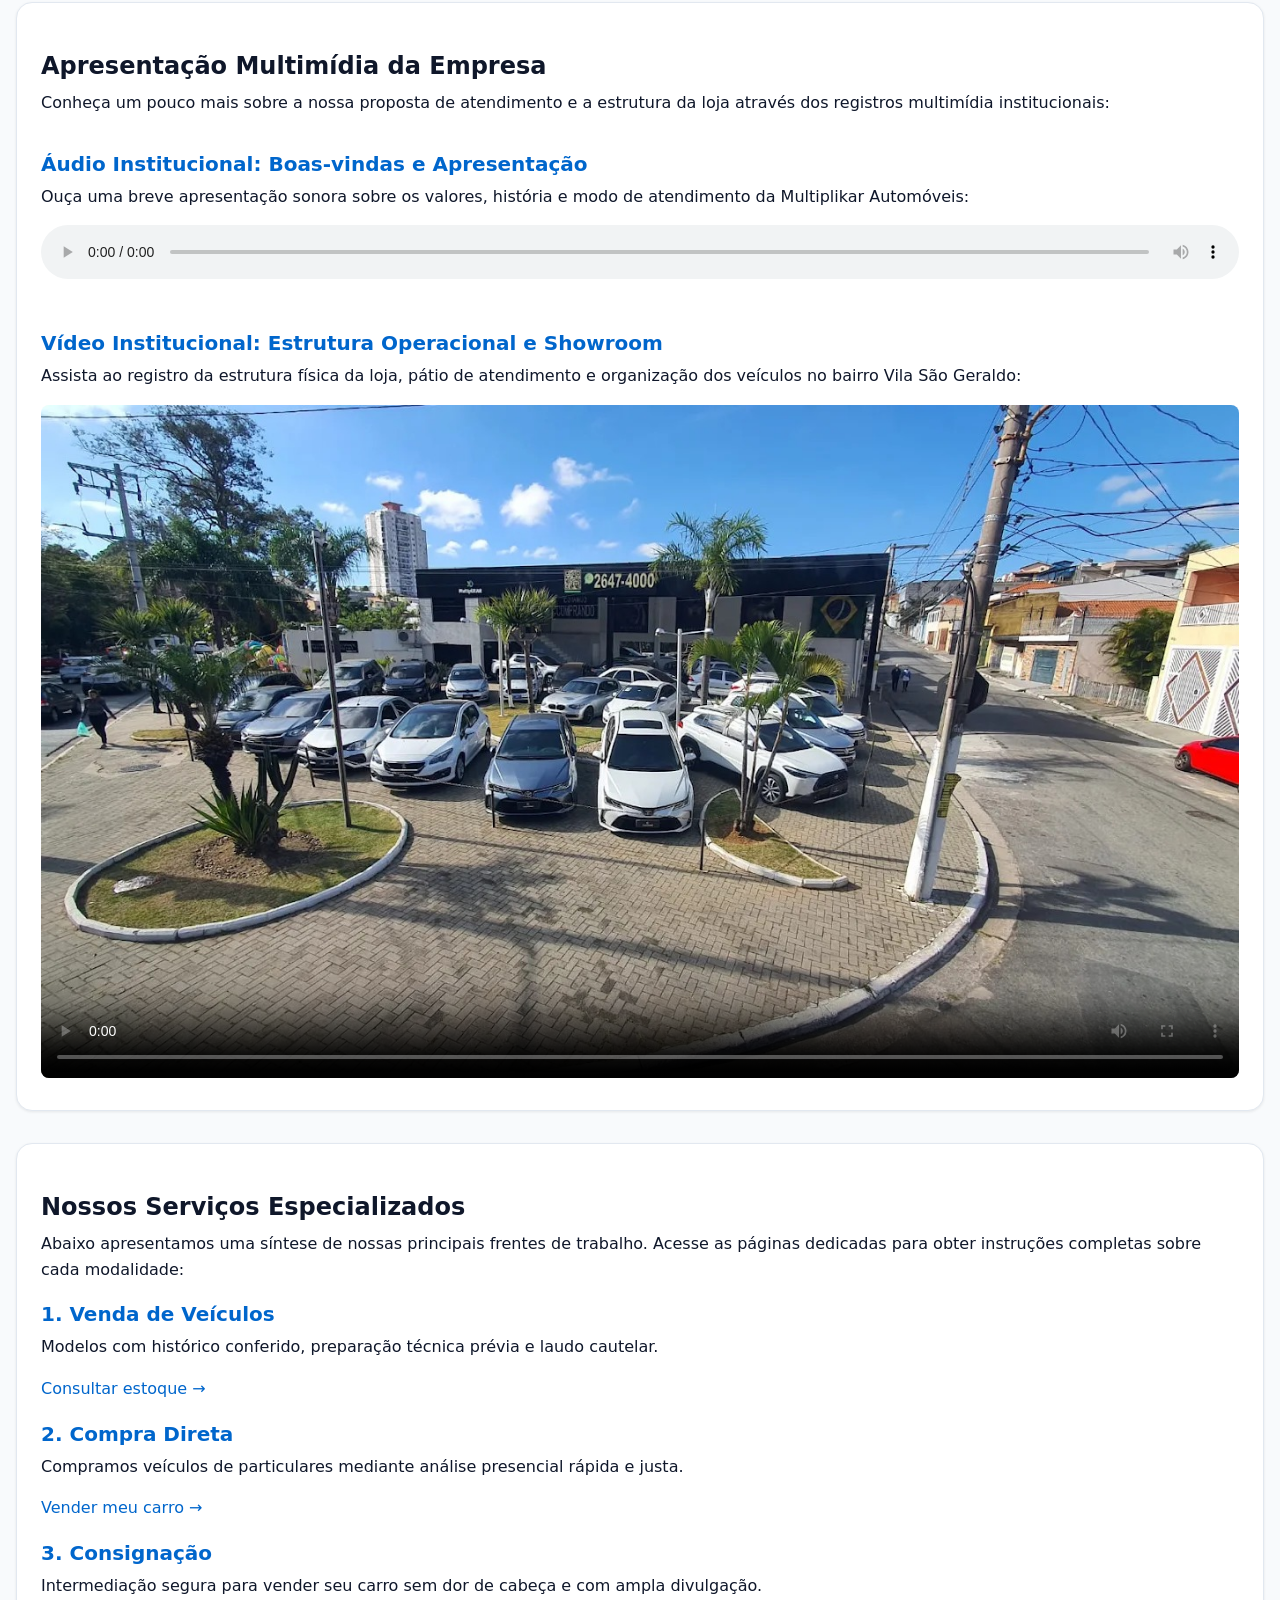
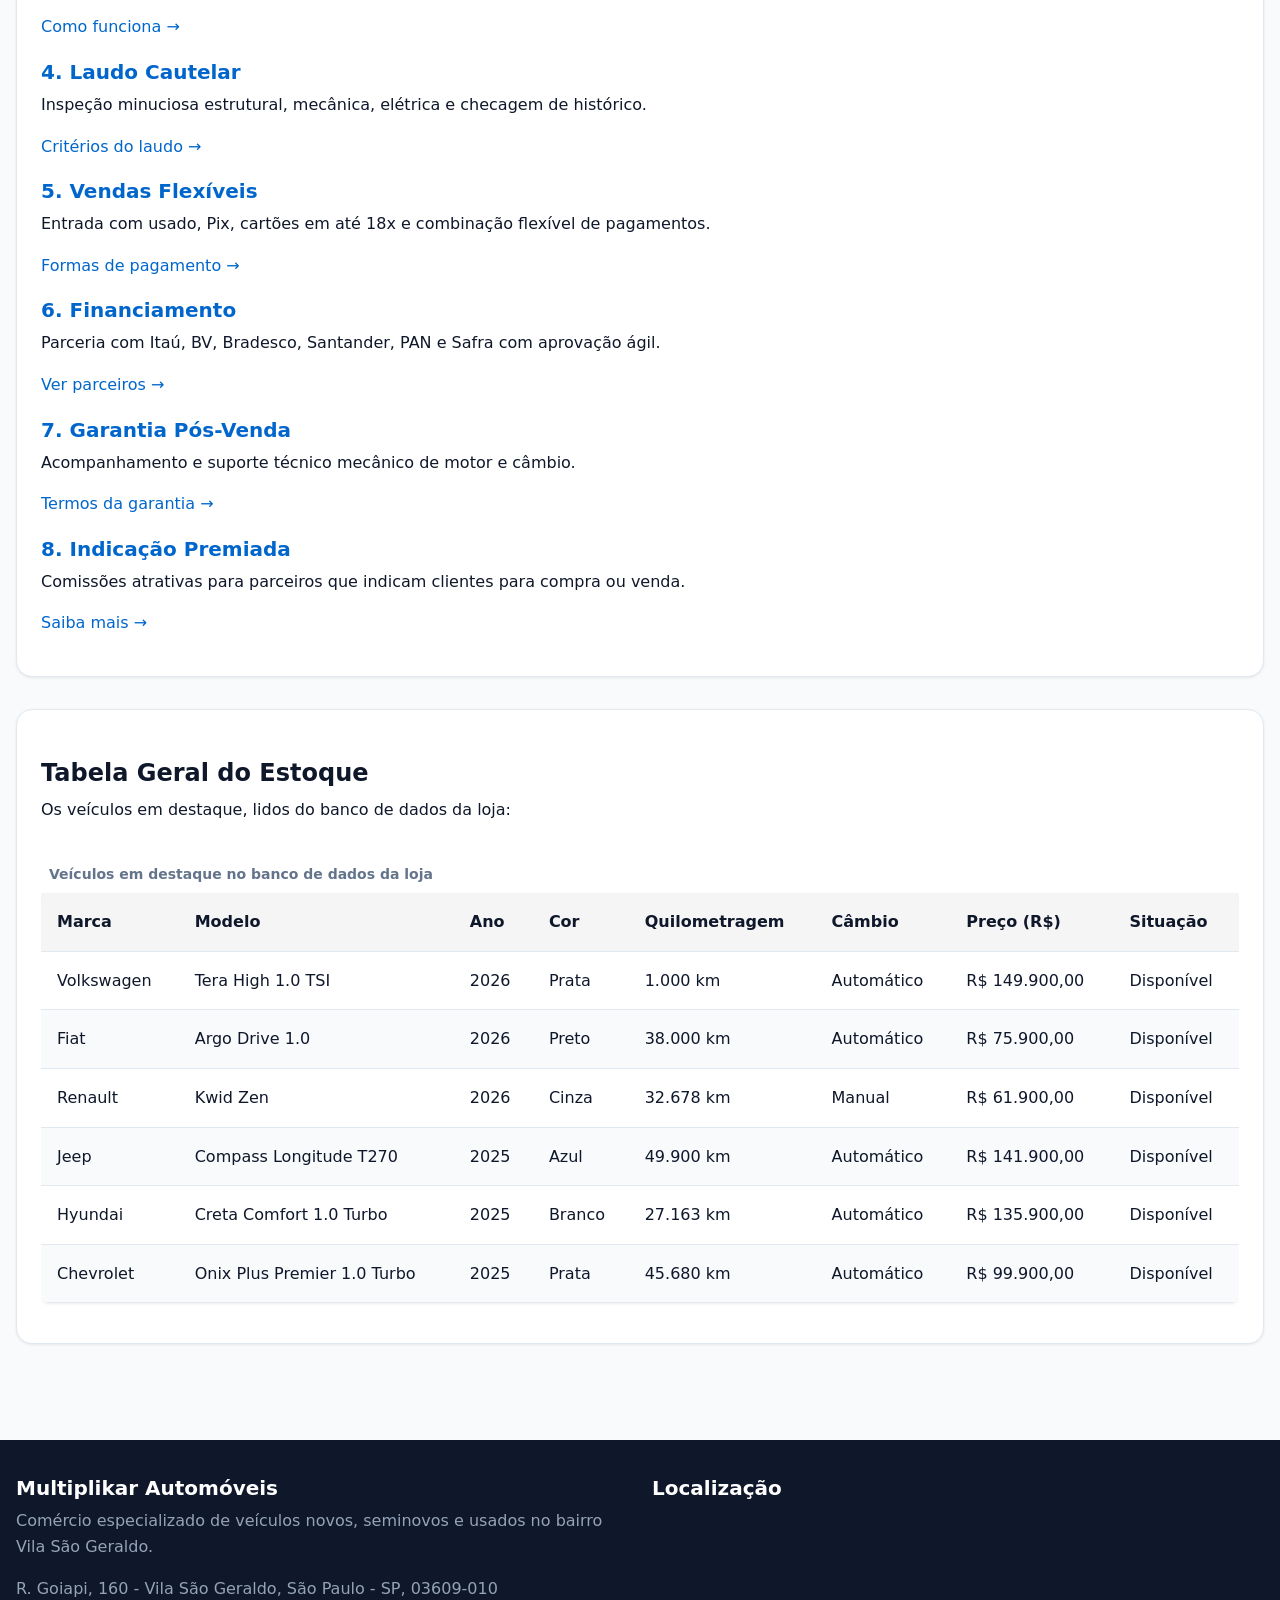
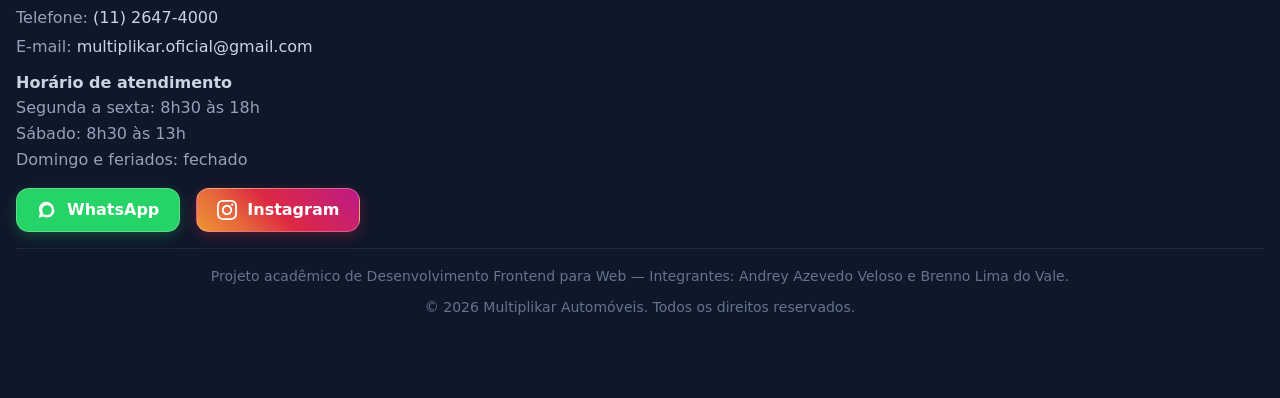
==== commit 5179d0ae: "" ====
--- a/index.html
+++ b/index.html
@@ -17,7 +17,7 @@
   <header class="cabecalho-site">
     <div class="cabecalho-conteiner">
       <a href="index.html" class="marca-link">
-        <img src="assets/img/logo-loja.jpg" alt="Logotipo da empresa Multiplikar Automóveis" class="marca-logo-img" width="200" height="100">
+        <img src="assets/img/logo-loja.svg" alt="Logotipo da empresa Multiplikar Automóveis" class="marca-logo-img" width="200" height="100">
       </a>
 
       <button type="button" class="controle-tema" data-controle-tema aria-label="Ativar tema escuro" aria-pressed="false"><span aria-hidden="true">&#9790;</span><span data-rotulo-tema>Modo escuro</span></button>
@@ -58,7 +58,7 @@
 
     <!-- SEÇÃO HERO COM VÍDEO DE FUNDO DA LOJA E CAMADA ESCURA (::after) -->
     <section class="secao-hero" aria-labelledby="titulo-hero">
-      <video class="hero-video" id="hero-video" autoplay muted loop playsinline preload="metadata" poster="assets/img/fachada-loja.jpg" aria-hidden="true">
+      <video class="hero-video" id="hero-video" autoplay muted loop playsinline preload="metadata" poster="assets/img/fachada-loja.svg" aria-hidden="true">
         <source src="assets/video/hero-loja.mp4" type="video/mp4">
       </video>
       <div class="hero-conteudo">
@@ -116,7 +116,7 @@
         <!-- BANCO:destaques -->
         <article class="card-veiculo">
           <div class="card-midia">
-            <img src="assets/img/estoque/volkswagen-tera-high-1-0-tsi-2026.jpg" alt="Volkswagen Tera High 1.0 TSI 2026 cor prata" class="card-foto" width="800" height="600" loading="lazy">
+            <img src="assets/img/estoque/volkswagen-tera-high-1-0-tsi-2026.svg" alt="Volkswagen Tera High 1.0 TSI 2026 cor prata" class="card-foto" width="800" height="600" loading="lazy">
             <span class="selo-card">Laudo Aprovado</span>
           </div>
           <div class="card-corpo">
@@ -129,7 +129,7 @@
 
         <article class="card-veiculo">
           <div class="card-midia">
-            <img src="assets/img/estoque/fiat-argo-drive-1-0-2026.jpg" alt="Fiat Argo Drive 1.0 2026 cor preto" class="card-foto" width="800" height="600" loading="lazy">
+            <img src="assets/img/estoque/fiat-argo-drive-1-0-2026.svg" alt="Fiat Argo Drive 1.0 2026 cor preto" class="card-foto" width="800" height="600" loading="lazy">
             <span class="selo-card">Laudo Aprovado</span>
           </div>
           <div class="card-corpo">
@@ -142,7 +142,7 @@
 
         <article class="card-veiculo">
           <div class="card-midia">
-            <img src="assets/img/estoque/renault-kwid-zen-2026.jpg" alt="Renault Kwid Zen 2026 cor cinza" class="card-foto" width="800" height="600" loading="lazy">
+            <img src="assets/img/estoque/renault-kwid-zen-2026.svg" alt="Renault Kwid Zen 2026 cor cinza" class="card-foto" width="800" height="600" loading="lazy">
             <span class="selo-card">Laudo Aprovado</span>
           </div>
           <div class="card-corpo">
@@ -155,7 +155,7 @@
 
         <article class="card-veiculo">
           <div class="card-midia">
-            <img src="assets/img/estoque/jeep-compass-longitude-t270-2025.jpg" alt="Jeep Compass Longitude T270 2025 cor azul" class="card-foto" width="800" height="600" loading="lazy">
+            <img src="assets/img/estoque/jeep-compass-longitude-t270-2025.svg" alt="Jeep Compass Longitude T270 2025 cor azul" class="card-foto" width="800" height="600" loading="lazy">
             <span class="selo-card">Laudo Aprovado</span>
           </div>
           <div class="card-corpo">
@@ -168,7 +168,7 @@
 
         <article class="card-veiculo">
           <div class="card-midia">
-            <img src="assets/img/estoque/hyundai-creta-comfort-1-0-turbo-2025.jpg" alt="Hyundai Creta Comfort 1.0 Turbo 2025 cor branco" class="card-foto" width="800" height="600" loading="lazy">
+            <img src="assets/img/estoque/hyundai-creta-comfort-1-0-turbo-2025.svg" alt="Hyundai Creta Comfort 1.0 Turbo 2025 cor branco" class="card-foto" width="800" height="600" loading="lazy">
             <span class="selo-card">Laudo Aprovado</span>
           </div>
           <div class="card-corpo">
@@ -181,7 +181,7 @@
 
         <article class="card-veiculo">
           <div class="card-midia">
-            <img src="assets/img/estoque/chevrolet-onix-plus-premier-1-0-turbo-2025.jpg" alt="Chevrolet Onix Plus Premier 1.0 Turbo 2025 cor prata" class="card-foto" width="800" height="600" loading="lazy">
+            <img src="assets/img/estoque/chevrolet-onix-plus-premier-1-0-turbo-2025.svg" alt="Chevrolet Onix Plus Premier 1.0 Turbo 2025 cor prata" class="card-foto" width="800" height="600" loading="lazy">
             <span class="selo-card">Laudo Aprovado</span>
           </div>
           <div class="card-corpo">
@@ -207,7 +207,7 @@
       <p>Você pode pagar à vista, no Pix, no cartão ou financiar com Itaú, BV, Bradesco, Santander, PAN e Safra. Alguns carros saem com garantia de 2 meses para motor e câmbio.</p>
 
       <figure>
-        <img src="assets/img/fachada-loja.jpg" alt="Fachada comercial da loja Multiplikar Automóveis localizada no bairro Vila São Geraldo" width="640" height="360" class="foto-fachada">
+        <img src="assets/img/fachada-loja.svg" alt="Fachada comercial da loja Multiplikar Automóveis localizada no bairro Vila São Geraldo" width="640" height="360" class="foto-fachada">
         <figcaption>
           Instalações da Multiplikar Automóveis no bairro Vila São Geraldo.
         </figcaption>
@@ -232,7 +232,7 @@
         <article class="card-servico">
           <h3>Vídeo Institucional: Estrutura Operacional e Showroom</h3>
           <p>Assista ao registro da estrutura física da loja, pátio de atendimento e organização dos veículos no bairro Vila São Geraldo:</p>
-          <video controls width="640" height="360" preload="metadata" poster="assets/img/fachada-loja.jpg" class="midia-largura-total">
+          <video controls width="640" height="360" preload="metadata" poster="assets/img/fachada-loja.svg" class="midia-largura-total">
             <source src="assets/video/hero-loja.mp4" type="video/mp4">
             Seu navegador não suporta a exibição deste arquivo de vídeo.
           </video>
--- a/assets/css/design-system.css
+++ b/assets/css/design-system.css
@@ -927,7 +927,7 @@
   padding: var(--espaco-xxl, 3rem) var(--espaco-l, 1.5rem);
   padding-bottom: calc(var(--espaco-xxl, 3rem) + var(--espaco-xl, 2rem)); /* espaço para o botão Pausar vídeo */
   border: 0;
-  background: var(--cor-secundaria, #0f172a) url("../img/fachada-loja.jpg") center / cover no-repeat;
+  background: var(--cor-secundaria, #0f172a) url("../img/fachada-loja.svg") center / cover no-repeat;
 }
 @media screen and (min-width: 768px) {
   main > .secao-hero {
@@ -1055,6 +1055,10 @@
 .midia-largura-total {
   width: 100%;
   height: auto;
+}
+/* Áudio não possui proporção visual intrínseca para height: auto. */
+audio.midia-largura-total {
+  height: 54px;
 }
 .card-servico-link {
   margin-top: auto;
